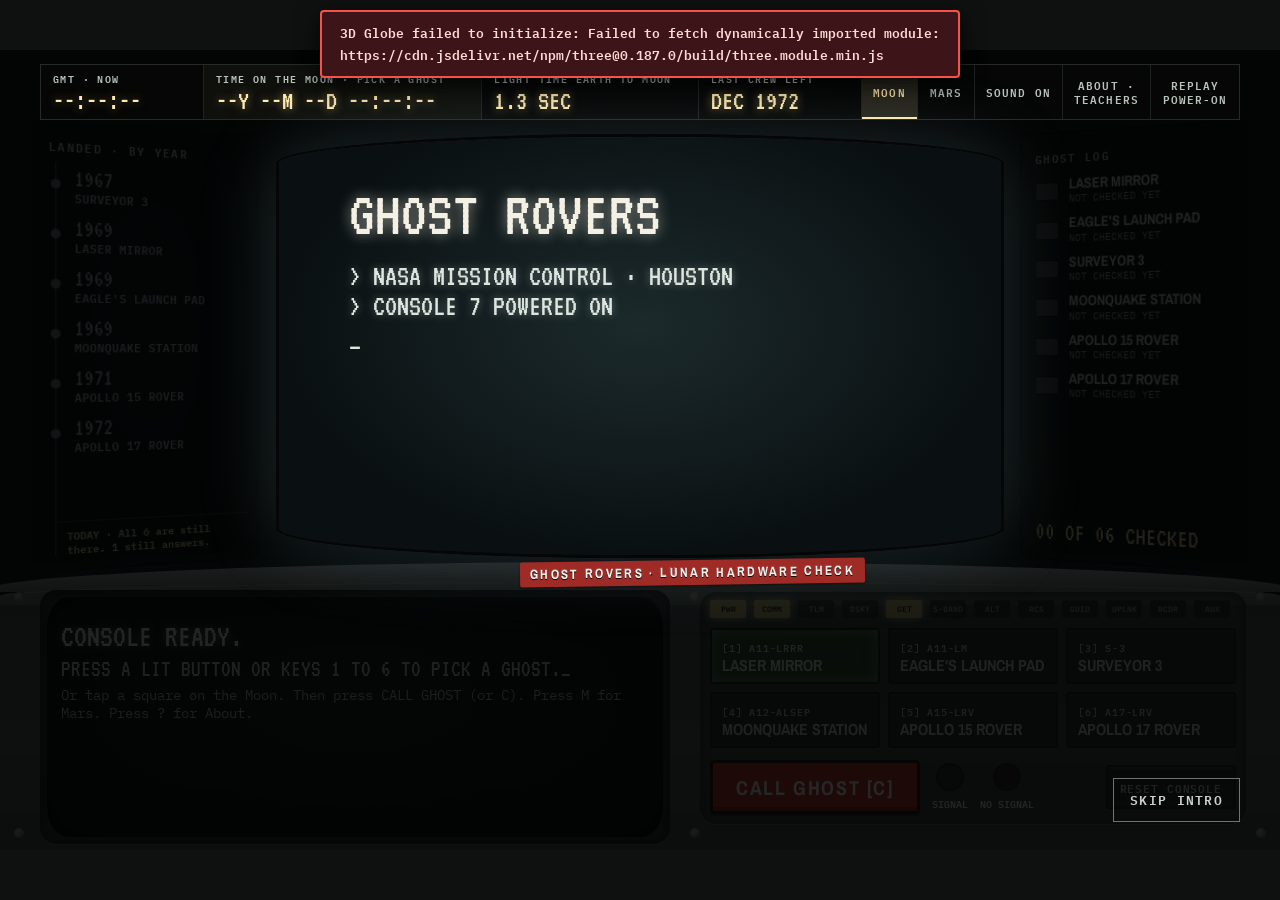
==== index.html @ c18bbed1 "feat(i18n): translate the last static labels, announce lang MONITOR READY/HINT, PICK A GHOST FIRST, " ====
<!doctype html>
<!-- SI-assisted code (Claude, Antigravity), reviewed by La Shara Cordero. See AI_DISCLOSURE.md. -->
<html lang="en">
<head>
  <meta charset="utf-8">
  <meta name="viewport" content="width=device-width, initial-scale=1.0">
  <title>Ghost Rovers: Mission Control 1969</title>
  <meta name="description" content="Call the 12 machines left on the Moon and Mars. Only 1 still answers. A 1969 Mission Control console for kids 8 to 12, built from NASA data.">
  <link rel="canonical" href="https://earlgreyhot1701d.github.io/ghost-rovers/">
  <meta name="theme-color" content="#0B0E0D">
  <link rel="icon" href="assets/meta/favicon.svg" type="image/svg+xml">
  <link rel="icon" href="assets/meta/favicon-32.png" sizes="32x32" type="image/png">
  <link rel="apple-touch-icon" href="assets/meta/apple-touch-icon.png">
  <meta property="og:type" content="website">
  <meta property="og:site_name" content="Ghost Rovers">
  <meta property="og:title" content="Ghost Rovers: Lunar Hardware Check">
  <meta property="og:description" content="Call the 12 machines left on the Moon and Mars. Only 1 still answers. A 1969 Mission Control console for kids 8 to 12, built from NASA data.">
  <meta property="og:url" content="https://earlgreyhot1701d.github.io/ghost-rovers/">
  <meta property="og:image" content="https://earlgreyhot1701d.github.io/ghost-rovers/assets/meta/og-image.png">
  <meta property="og:image:width" content="1200">
  <meta property="og:image:height" content="630">
  <meta property="og:image:alt" content="Ghost Rovers Mission Control console with the Moon, 4 landing sites, and the words: 12 machines on the Moon and Mars, 1 still answers.">
  <meta name="twitter:card" content="summary_large_image">
  <meta name="twitter:title" content="Ghost Rovers: Lunar Hardware Check">
  <meta name="twitter:description" content="12 machines on the Moon and Mars. Only 1 still answers.">
  <meta name="twitter:image" content="https://earlgreyhot1701d.github.io/ghost-rovers/assets/meta/og-image.png">
  <link rel="preconnect" href="https://fonts.googleapis.com">
  <link rel="preconnect" href="https://fonts.gstatic.com" crossorigin>
  <link href="https://fonts.googleapis.com/css2?family=IBM+Plex+Mono:wght@400;600&family=Archivo+Narrow:wght@500;700&family=VT323&family=Special+Elite&display=swap" rel="stylesheet">
  <link rel="stylesheet" href="styles/tokens.css">
  <link rel="stylesheet" href="styles/base.css">
  <link rel="stylesheet" href="styles/screen.css">
  <link rel="stylesheet" href="styles/plot.css">
  <link rel="stylesheet" href="styles/console.css">
  <link rel="stylesheet" href="styles/modals.css">
  <link rel="stylesheet" href="styles/tablet-landscape.css">
  <link rel="stylesheet" href="styles/tablet-portrait.css">
  <link rel="stylesheet" href="styles/phone.css">
  <link rel="stylesheet" href="styles/phone-compact.css">
  <link rel="stylesheet" href="styles/still-answering.css">
  <link rel="stylesheet" href="styles/rotate-hint.css">
</head>
<body>
  <div id="error-banner" class="error-banner" role="alert" hidden></div>

  <!-- Shown only on phones held sideways: the console is a portrait layout. -->
  <div id="rotate-hint" class="rotate-hint">
    <p class="rotate-hint-title">TURN YOUR PHONE UPRIGHT</p>
    <p class="rotate-hint-text">Mission Control is built tall. Rotate the phone to keep playing.</p>
  </div>

  <main id="room" class="room">
    <h1 id="page-h1" class="sr-only">Ghost Rovers: Lunar Hardware Check</h1>
    <div aria-hidden="true" class="room-glow"></div>

    <!-- Top Mission Clocks Strip -->
    <section aria-label="Mission clocks" class="clock-strip">
      <div class="clock-cell">
        <span class="clock-label">GMT · NOW</span>
        <span id="gmt-val" class="clock-val">--:--:--</span>
      </div>
      <div class="clock-cell clock-cell--moon">
        <span id="moon-clock-label" class="clock-label">TIME ON THE MOON · PICK A GHOST</span>
        <span id="moon-clock-val" class="clock-val">--Y --M --D --:--:--</span>
      </div>
      <div class="clock-cell">
        <span id="light-time-label" class="clock-label">LIGHT TIME EARTH TO MOON</span>
        <span id="light-time-val" class="clock-val">1.3 SEC</span>
      </div>
      <div class="clock-cell">
        <span id="last-crew-label" class="clock-label">LAST CREW LEFT</span>
        <span id="last-crew-val" class="clock-val">DEC 1972</span>
      </div>
      <div role="group" aria-label="Select world" class="world-toggle">
        <button id="world-moon-btn" type="button" class="clock-btn world-btn" aria-pressed="true" aria-keyshortcuts="M">MOON</button>
        <button id="world-mars-btn" type="button" class="clock-btn world-btn" aria-pressed="false" aria-keyshortcuts="M">MARS</button>
      </div>
      <button id="mute-btn" type="button" class="clock-btn clock-btn--mute" aria-pressed="false">SOUND ON</button>
      <button id="about-btn" type="button" class="clock-btn clock-btn--about" aria-label="About Ghost Rovers and teacher resources" aria-keyshortcuts="?">ABOUT · TEACHERS</button>
      <button id="replay-btn" type="button" class="clock-btn clock-btn--replay"></button>
    </section>

    <!-- Left Angled Screen: LANDED BY YEAR -->
    <section aria-label="Side screen: when each machine landed" class="side-screen-left">
      <p class="side-heading">LANDED · BY YEAR</p>
      <ol id="timeline-list" class="timeline-list"></ol>
    </section>

    <!-- Center Curved Wall Screen -->
    <section aria-label="Main wall screen: the Moon and its landing sites" class="main-screen">
      <!-- Boot Sequence Panel -->
      <div id="boot-panel" class="boot-panel crt-on">
        <p class="boot-title">GHOST ROVERS</p>
        <div id="boot-lines-wrap" aria-live="polite" class="boot-lines">
          <div id="boot-lines"></div>
          <span id="boot-cursor" class="boot-cursor blink">_</span>
        </div>
        <button id="begin-btn" type="button" class="boot-begin-btn" hidden>BEGIN GHOST CHECK</button>
      </div>

      <!-- Main Screen View (Moon Globe, Photo Takeover, Laser Show, Hardware Plot, Mission Complete) -->
      <div id="main-content" class="main-content" hidden>
        <!-- Photo Takeover View (Desktop & Tablet when ghost has photo) -->
        <div id="takeover-photo-wrap" class="takeover-photo-wrap" hidden>
          <button id="takeover-photo-btn" type="button" class="takeover-photo-btn" aria-label="View larger photo">
            <img id="takeover-photo-img" class="takeover-photo-img" src="" alt="">
          </button>
          <span id="takeover-photo-badge" class="takeover-photo-badge"></span>
          <button id="back-to-moon-btn" type="button" class="back-to-moon-btn" aria-label="Return to full Moon globe">BACK TO MOON</button>
        </div>

        <!-- 3D Moon Globe Viewport -->
        <div id="moon-viewport" class="moon-viewport">
          <div id="moon-canvas-wrap" class="moon-canvas-wrap" role="img" aria-label="3D Moon globe showing near-side landing sites, drag to spin"></div>
          <div id="ping-layer" class="ping-layer" aria-hidden="true" hidden>
            <div id="ping-1" class="ping-ring ping"></div>
            <div id="ping-2" class="ping-ring ping ping-ring--2"></div>
            <div id="ping-3" class="ping-ring ping ping-ring--3"></div>
          </div>
          <div id="pins-layer" class="pins-layer"></div>
          <span id="corner-site-dot" class="corner-site-dot" aria-hidden="true" hidden></span>
          <button id="corner-map-btn" type="button" class="corner-map-btn" aria-label="Back to the full Moon" hidden></button>
          <div id="drag-hint" class="drag-hint" aria-hidden="true">DRAG TO SPIN</div>
          <button id="face-earth-btn" type="button" class="face-earth-btn" aria-label="Rotate Moon globe back to face Earth">FACE EARTH</button>
        </div>

        <!-- Laser Show Overlay (Laser Mirror) -->
        <div id="laser-layer" class="laser-layer" aria-hidden="true" hidden>
          <svg id="laser-svg" class="laser-svg" viewBox="0 0 728 424" preserveAspectRatio="none">
            <line id="laser-beam-glow" class="laser-beam-glow" x1="0" y1="0" x2="0" y2="0"></line>
            <line id="laser-beam-line" class="laser-beam-line" x1="0" y1="0" x2="0" y2="0"></line>
            <circle id="laser-pulse-dot" class="laser-pulse-dot" cx="0" cy="0" r="4"></circle>
          </svg>
          <div id="laser-earth-node" class="laser-earth-node">
            <span class="laser-earth-dot"></span>
            <span class="laser-earth-label">EARTH</span>
          </div>
        </div>

        <!-- Right Half of Main Screen: Hardware Plot -->
        <div id="hardware-plot" class="hardware-plot">
          <p id="plot-kicker" class="plot-kicker">LUNAR SURFACE · HARDWARE PLOT</p>

          <!-- Idle 4 SITES · 6 MACHINES legend -->
          <div id="plot-legend-wrap" class="plot-legend-wrap">
            <p id="plot-heading" class="plot-heading">4 SITES · 6 MACHINES</p>
            <div id="site-legend-list"></div>
          </div>

          <!-- Selected Ghost Plot -->
          <div id="plot-selected-wrap" class="plot-selected-wrap" hidden>
            <p id="plot-ghost-name" class="plot-ghost-name"></p>
            <p id="plot-ghost-meta" class="plot-ghost-meta" hidden></p>
            <div id="plot-takeover-stats" class="plot-takeover-stats" hidden>
              <div aria-hidden="true" class="plot-takeover-visual">
                <span id="plot-takeover-label" class="plot-takeover-label">ON THE MOON FOR</span>
                <span id="plot-takeover-ymd" class="plot-takeover-ymd">-- YRS · -- MOS · -- DAYS</span>
                <span id="plot-takeover-hms" class="plot-takeover-hms">-- HRS · -- MIN · -- SEC</span>
                <span id="plot-takeover-status" class="plot-takeover-status"></span>
              </div>
              <span id="plot-takeover-sr" class="sr-only"></span>
            </div>
            <figure id="plot-photo-fig" class="plot-photo-fig" hidden>
              <button id="plot-photo-btn" type="button" class="plot-photo-btn" aria-label="View larger photo">
                <img id="plot-photo-img" class="plot-photo-img" src="" alt="">
              </button>
              <figcaption id="plot-photo-cap" class="plot-photo-cap"></figcaption>
            </figure>
            <div id="plot-photo-placeholder" class="plot-photo-placeholder" hidden></div>
          </div>

          <!-- Status Box (always visible on main screen: idle explainer, calling, laser timer, or call result) -->
          <div id="plot-signal-box" class="plot-signal-box">
            <span id="plot-signal-text" aria-hidden="true">Pick a machine. Press CALL GHOST. See who answers.</span>
          </div>
        </div>

        <!-- Polite Live Region for Screen Readers (announces call status & final results without announcing every 50ms laser tick) -->
        <div id="sr-status-live" class="sr-only" aria-live="polite" aria-atomic="true"></div>

        <!-- Mission Complete Panel (6 of 6 Checked) -->
        <div id="mission-complete-panel" class="mission-complete-panel" role="dialog" aria-modal="true" tabindex="-1" aria-labelledby="mission-complete-title" hidden>
          <div class="mission-complete-card">
            <div class="mission-complete-top">
              <p id="mission-complete-title" class="mission-complete-title">GHOST CHECK COMPLETE. You checked every machine NASA left on the Moon.</p>
              <button id="close-complete-btn" type="button" class="mission-complete-close" aria-label="Close mission complete panel">CLOSE</button>
            </div>
            <canvas id="badge-canvas" class="badge-canvas" width="440" height="200" role="img" aria-label="Junior Flight Controller Ghost Rovers badge"></canvas>
            <div class="mission-complete-actions">
              <button id="save-badge-btn" type="button" class="save-badge-btn" data-i18n="saveBadge">SAVE BADGE</button>
            </div>
            <div class="mission-complete-study">
              <div class="mission-complete-study-row">
                <span class="mission-complete-study-label" data-i18n="keepExploring">KEEP EXPLORING:</span>
                <a id="study-quiz-link" href="https://notebook.google.com/notebook/c43a9882-26f7-4223-a46c-3f5c332dd378/artifact/16590fae-9e4f-4a0a-ba03-4c358ff32eb4" target="_blank" rel="noopener noreferrer" class="study-tool-btn">
                  <span>QUIZ</span><span aria-hidden="true"> ↗</span><span class="sr-only"> (opens in a new tab)</span>
                </a>
                <a id="study-flashcards-link" href="https://notebook.google.com/notebook/c43a9882-26f7-4223-a46c-3f5c332dd378/artifact/4f152dbc-f384-42c2-9dde-87a6737de1c1" target="_blank" rel="noopener noreferrer" class="study-tool-btn">
                  <span>FLASHCARDS</span><span aria-hidden="true"> ↗</span><span class="sr-only"> (opens in a new tab)</span>
                </a>
                <a id="study-mindmap-link" href="https://notebook.google.com/notebook/c43a9882-26f7-4223-a46c-3f5c332dd378/artifact/84801d62-dea7-4568-b396-a85e777e915d" target="_blank" rel="noopener noreferrer" class="study-tool-btn">
                  <span>MIND MAP</span><span aria-hidden="true"> ↗</span><span class="sr-only"> (opens in a new tab)</span>
                </a>
              </div>
              <p class="mission-complete-study-note" data-i18n="missionNote">Made with AI study tools from NASA sources.</p>
            </div>
            <div id="still-answering" class="still-answering" hidden></div>
          </div>
        </div>
      </div>

      <div aria-hidden="true" class="screen-vignette"></div>
      <div aria-hidden="true" class="screen-grid"></div>
    </section>

    <!-- Right Angled Screen: GHOST LOG -->
    <section aria-label="Status lights" class="side-screen-right">
      <p class="side-heading side-heading--log">GHOST LOG</p>
      <ul id="log-list" class="log-list"></ul>
      <p id="log-count" class="log-count">00 OF 06 CHECKED</p>
    </section>

    <!-- Compact Summary Strip (Tablet Portrait 820px & Phone 390px) -->
    <div aria-label="Mission status summary" class="compact-summary-strip">
      <div class="compact-summary-cell">
        <span id="compact-log-text">GHOST LOG · 00 OF 06 CHECKED</span>
      </div>
      <div class="compact-summary-cell compact-summary-cell--landed">
        <span id="compact-landed-text">LANDED 1967 · 1969 · 1971 · 1972</span>
      </div>
      <button id="compact-open-file-btn" type="button" class="compact-open-file-btn" data-i18n="openFile" hidden>OPEN FILE</button>
    </div>

    <!-- Curved Metallic Console Lip & Desk -->
    <div aria-hidden="true" class="console-lip"></div>
    <div class="console-desk">
      <span aria-hidden="true" class="rivet rivet--1"></span>
      <span aria-hidden="true" class="rivet rivet--2"></span>
      <span aria-hidden="true" class="rivet rivet--3"></span>
      <span aria-hidden="true" class="rivet rivet--4"></span>
      <span aria-hidden="true" class="rivet rivet--5"></span>
      <span aria-hidden="true" class="rivet rivet--6"></span>

      <div class="dymo-wrap">
        <span id="dymo-tape" class="dymo-tape">Ghost Rovers · Lunar hardware check</span>
      </div>

      <!-- Left Console CRT Monitor -->
      <div class="console-monitor-bezel">
        <article aria-label="Console monitor" class="console-monitor">
          <div id="monitor-idle" class="monitor-idle">
            <p class="monitor-ready-title" data-i18n="monitorReady">CONSOLE READY.</p>
            <p class="monitor-ready-sub"><span data-i18n="monitorHint">PRESS A LIT BUTTON OR KEYS 1 TO 6 TO PICK A GHOST.</span><span class="blink">_</span></p>
            <p id="monitor-ready-hint" class="monitor-ready-hint">Or tap a square on the Moon. Then press CALL GHOST (or C). Press M for Mars. Press ? for About.</p>
            <p id="monitor-warn" aria-live="polite" class="monitor-warn" data-i18n="pickFirst" hidden>&gt; PICK A GHOST FIRST, THEN CALL.</p>
          </div>

          <div id="monitor-file" class="monitor-file" hidden>
            <div class="monitor-file-scroll">
              <p id="file-header" class="file-header"></p>
              <p class="file-mission"><span class="file-mission-label">MISSION: </span><span id="file-job"></span></p>
              <p id="file-body" class="file-body"></p>
              <div id="file-answer-box" class="file-answer-box" hidden>
                <div class="file-answer-content">
                  <span class="file-answer-label" data-i18n="answerLabel">ANSWER: </span>
                  <span id="file-answer-text" class="file-answer-text"></span>
                </div>
                <button id="file-answer-clear" type="button" class="file-answer-clear" aria-label="Clear answer">×</button>
              </div>
              <div class="file-actions">
                <span class="ask-label" data-i18n="askLabel">ASK:</span>
                <button id="q-btn-0" type="button" class="q-btn" aria-expanded="false"></button>
                <button id="q-btn-1" type="button" class="q-btn" aria-expanded="false"></button>
                <button id="q-btn-2" type="button" class="q-btn" aria-expanded="false"></button>
                <button id="read-btn" type="button" class="read-btn" aria-pressed="false">READ TO ME</button>
              </div>
            </div>
            <div class="file-links-pinned">
              <a id="nasa-link" href="https://nssdc.gsfc.nasa.gov/" target="_blank" rel="noopener noreferrer" class="nasa-link">
                <span>NASA RECORD</span><span aria-hidden="true"> ↗</span><span class="sr-only"> (opens in a new tab)</span>
              </a>
              <a id="notebook-link" href="https://notebook.google.com/notebook/c43a9882-26f7-4223-a46c-3f5c332dd378" target="_blank" rel="noopener noreferrer" class="nasa-link">
                <span>STUDY NOTEBOOK</span><span aria-hidden="true"> ↗</span><span class="sr-only"> (opens in a new tab)</span>
              </a>
              <a id="podcast-link" href="https://notebooklm.link.google/6jQu39y3UHio" target="_blank" rel="noopener noreferrer" class="nasa-link">
                <span>PODCAST (AI VOICES)</span><span aria-hidden="true"> ↗</span><span class="sr-only"> (opens in a new tab)</span>
              </a>
            </div>
          </div>
        </article>
      </div>

      <!-- Right Console Switch Bank -->
      <nav aria-label="Console: pick a ghost" class="console-panel">
        <div aria-hidden="true" class="indicator-strip">
          <span class="ind-lamp ind-lamp--on">PWR</span>
          <span class="ind-lamp ind-lamp--on">COMM</span>
          <span class="ind-lamp">TLM</span>
          <span class="ind-lamp">DSKY</span>
          <span class="ind-lamp ind-lamp--on">GET</span>
          <span class="ind-lamp">S-BAND</span>
          <span class="ind-lamp">ALT</span>
          <span class="ind-lamp">RCS</span>
          <span class="ind-lamp">GUID</span>
          <span class="ind-lamp">UPLNK</span>
          <span class="ind-lamp">RCDR</span>
          <span class="ind-lamp">AUX</span>
        </div>

        <div id="ghost-btn-grid" class="ghost-btn-grid"></div>

        <div class="call-row">
          <button id="call-btn" type="button" class="call-btn" aria-keyshortcuts="C">CALL GHOST [C]</button>
          <span class="lamp-group">
            <span id="signal-lamp" aria-hidden="true" class="round-lamp"></span>
            <span class="lamp-caption">SIGNAL</span>
          </span>
          <span class="lamp-group">
            <span id="nosignal-lamp" aria-hidden="true" class="round-lamp"></span>
            <span class="lamp-caption">NO SIGNAL</span>
          </span>
          <button id="reset-btn" type="button" class="reset-btn">RESET CONSOLE</button>
        </div>
      </nav>
    </div>

    <!-- Phone Bottom Sheet for Ghost File -->
    <section id="phone-sheet" aria-label="Ghost file details" class="phone-sheet" hidden>
      <div aria-hidden="true" class="phone-sheet-handle"></div>
      <button id="phone-sheet-close" type="button" class="phone-sheet-close" aria-label="Close ghost file" data-i18n="close">CLOSE</button>

      <div class="phone-sheet-top">
        <button id="phone-sheet-photo-btn" type="button" class="phone-sheet-photo-btn" aria-label="View larger photo" hidden>
          <img id="phone-sheet-photo" class="phone-sheet-photo" src="" alt="">
        </button>
        <div id="phone-sheet-placeholder" class="phone-sheet-placeholder" hidden></div>
        <div class="phone-sheet-title-col">
          <p id="phone-sheet-name" class="phone-sheet-name"></p>
          <p id="phone-sheet-photoid" class="phone-sheet-photoid"></p>
        </div>
      </div>

      <div class="phone-sheet-crt-bezel">
        <article class="phone-sheet-crt">
          <p id="phone-file-header" class="file-header"></p>
          <p class="file-mission"><span class="file-mission-label">MISSION: </span><span id="phone-file-job"></span></p>
          <p id="phone-file-body" class="file-body"></p>
          <div id="phone-file-answer-box" class="file-answer-box" hidden>
            <div class="file-answer-content">
              <span class="file-answer-label" data-i18n="answerLabel">ANSWER: </span>
              <span id="phone-file-answer-text" class="file-answer-text"></span>
            </div>
            <button id="phone-file-answer-clear" type="button" class="file-answer-clear" aria-label="Clear answer">×</button>
          </div>
          <div class="file-actions">
            <span class="ask-label" data-i18n="askLabel">ASK:</span>
            <button id="phone-q-btn-0" type="button" class="q-btn" aria-expanded="false"></button>
            <button id="phone-q-btn-1" type="button" class="q-btn" aria-expanded="false"></button>
            <button id="phone-q-btn-2" type="button" class="q-btn" aria-expanded="false"></button>
            <button id="phone-read-btn" type="button" class="read-btn" aria-pressed="false">READ TO ME</button>
            <a id="phone-nasa-link" href="https://nssdc.gsfc.nasa.gov/" target="_blank" rel="noopener noreferrer" class="nasa-link">
              <span>NASA RECORD</span><span aria-hidden="true"> ↗</span><span class="sr-only"> (opens in a new tab)</span>
            </a>
            <a id="phone-notebook-link" href="https://notebook.google.com/notebook/c43a9882-26f7-4223-a46c-3f5c332dd378" target="_blank" rel="noopener noreferrer" class="nasa-link">
              <span>GO DEEPER: STUDY NOTEBOOK</span><span aria-hidden="true"> ↗</span><span class="sr-only"> (opens in a new tab)</span>
            </a>
            <a id="phone-podcast-link" href="https://notebooklm.link.google/6jQu39y3UHio" target="_blank" rel="noopener noreferrer" class="nasa-link">
              <span>LISTEN: MOON PODCAST (AI VOICES)</span><span aria-hidden="true"> ↗</span><span class="sr-only"> (opens in a new tab)</span>
            </a>
          </div>
        </article>
      </div>

      <div id="phone-sheet-signal-box" class="phone-sheet-signal-box">
        <span id="phone-sheet-signal-text" aria-hidden="true">Pick a machine. Press CALL GHOST. See who answers.</span>
      </div>

      <div class="phone-sheet-call-row">
        <button id="phone-call-btn" type="button" class="call-btn" aria-keyshortcuts="C">CALL GHOST [C]</button>
        <span class="lamp-group">
          <span id="phone-signal-lamp" aria-hidden="true" class="round-lamp"></span>
          <span class="lamp-caption">SIGNAL</span>
        </span>
        <span class="lamp-group">
          <span id="phone-nosignal-lamp" aria-hidden="true" class="round-lamp"></span>
          <span class="lamp-caption">NO SIGNAL</span>
        </span>
        <button id="phone-reset-btn" type="button" class="reset-btn">RESET CONSOLE</button>
      </div>
    </section>

    <!-- 1969 Slide Viewer Modal -->
    <div id="photo-modal" class="photo-modal" role="dialog" aria-modal="true" aria-labelledby="photo-modal-caption" hidden>
      <div id="photo-modal-backdrop" class="photo-modal-backdrop"></div>
      <div class="photo-modal-frame">
        <div class="photo-modal-topbar">
          <span id="photo-modal-caption" class="photo-modal-caption"></span>
          <button id="photo-modal-close" type="button" class="photo-modal-close" aria-label="Close photo viewer">CLOSE</button>
        </div>
        <div class="photo-modal-stage">
          <img id="photo-modal-img" class="photo-modal-img" src="" alt="">
        </div>
      </div>
    </div>

    <!-- ABOUT Ghost Rovers Console Dialog -->
    <div id="about-modal" class="about-modal" role="dialog" aria-modal="true" aria-labelledby="about-modal-title" hidden>
      <div id="about-modal-backdrop" class="about-modal-backdrop"></div>
      <div class="about-modal-card">
        <div class="about-modal-topbar">
          <h2 id="about-modal-title" class="about-modal-title" data-i18n="aboutTitle">ABOUT GHOST ROVERS</h2>
          <button id="about-modal-close" type="button" class="about-modal-close" aria-label="Close About dialog">CLOSE</button>
        </div>
        <div class="about-modal-body">
          <div class="about-teachers-box">
            <p class="about-teachers-p"><strong class="about-teachers-label">FOR TEACHERS:</strong> Free, no login, no data collected. Pair it with the study notebook’s quiz, flashcards, and podcast.</p>
            <a href="https://notebook.google.com/notebook/c43a9882-26f7-4223-a46c-3f5c332dd378" target="_blank" rel="noopener noreferrer" class="about-link-btn">
              <span>STUDY NOTEBOOK</span><span aria-hidden="true"> ↗</span><span class="sr-only"> (opens in a new tab)</span>
            </a>
          </div>
          <p class="about-modal-p" data-i18n="aboutFacts">Every fact is checked against NASA’s records (NSSDCA). Photos and the Moon and Mars maps are NASA’s.</p>
          <p class="about-modal-p" data-i18n="aboutAuthor">Made by La Shara Cordero, team Clew Labs, for the NASA Space Apps Challenge 2026.</p>
          <p class="about-modal-tagline" data-i18n="aboutTagline">AI assisted. Human approved.</p>
          <div class="about-modal-links">
            <a href="https://github.com/earlgreyhot1701D/ghost-rovers/blob/main/docs/FACT_CHECK.md" target="_blank" rel="noopener noreferrer" class="about-link-btn">
              <span>FACT CHECK</span><span aria-hidden="true"> ↗</span><span class="sr-only"> (opens in a new tab)</span>
            </a>
            <a href="https://github.com/earlgreyhot1701D/ghost-rovers/blob/main/AI_DISCLOSURE.md" target="_blank" rel="noopener noreferrer" class="about-link-btn">
              <span>AI DISCLOSURE</span><span aria-hidden="true"> ↗</span><span class="sr-only"> (opens in a new tab)</span>
            </a>
            <a href="https://github.com/earlgreyhot1701D/ghost-rovers" target="_blank" rel="noopener noreferrer" class="about-link-btn">
              <span>CODE</span><span aria-hidden="true"> ↗</span><span class="sr-only"> (opens in a new tab)</span>
            </a>
            <div class="about-lang">
              <label class="about-lang-label" for="lang-select">LANGUAGE / ЯЗЫК</label>
              <select id="lang-select" class="about-lang-select">
                <option value="en">ENGLISH</option>
                <option value="ru">РУССКИЙ</option>
              </select>
            </div>
          </div>
        </div>
      </div>
    </div>

    <!-- Boot Room Dimmer & Skip Intro -->
    <div id="boot-dimmer" aria-hidden="true" class="boot-dimmer"></div>
    <button id="skip-intro-btn" type="button" class="skip-intro-btn">SKIP INTRO</button>
  </main>

  <script type="module" src="js/main.js"></script>
  <script type="module" src="js/still-answering.js"></script>
</body>
</html>
---- styles/tokens.css ----
/* styles/tokens.css: Design tokens from design/mission-control-prototype.dc.html */
/* SI-assisted code (Claude, Antigravity), reviewed by La Shara Cordero. See AI_DISCLOSURE.md. */

:root {
  --bg-room: #0E1110;
  --bg-clock: #050605;
  --border-clock: #262B28;
  --border-clock-cell: #1E2220;

  --text-primary: #E8F0EA;
  --text-crt: #EDF3EE;
  --text-clock-label: #B9C4BD;
  --text-clock-val: #FFE9B0;
  --text-screen-cyan: #C9DDE0;
  --text-screen-bright: #E6F2F4;
  --text-log-head: #C9D3CC;
  --text-muted-cyan: #8FA5A9;

  --accent-signal: #7BE495;
  --accent-signal-text: #9BEFB0;
  --accent-nosignal: #E8735C;
  --accent-nosignal-text: #F2A08F;
  --accent-call-red: #C8382D;
  --accent-dymo-red: #9E2B25;
  --accent-focus: #FFE27A;

  --btn-lit-bg: #F6F2E2;
  --btn-lit-fg: #151816;
  --btn-green-bg: #2F4A36;
  --btn-green-fg: #D7F5DE;
  --btn-dark-bg: #2C312E;
  --btn-dark-fg: #D5DDD7;

  --lamp-off: #3A403C;
  --lamp-round-off: #2B302D;

  --font-sans: 'Archivo Narrow', 'Arial Narrow', sans-serif;
  --font-mono: 'IBM Plex Mono', monospace;
  --font-vt: 'VT323', monospace;
}

@keyframes crtOn {
  0% {
    transform: scaleX(0.02) scaleY(0.006);
    filter: brightness(5);
  }
  45% {
    transform: scaleX(1) scaleY(0.006);
    filter: brightness(3);
  }
  100% {
    transform: scale(1);
    filter: brightness(1);
  }
}

@keyframes ping {
  0% {
    transform: scale(0.4);
    opacity: 0.95;
  }
  100% {
    transform: scale(2.6);
    opacity: 0;
  }
}

@keyframes blink {
  50% {
    opacity: 0.2;
  }
}

.crt-on {
  animation: crtOn 0.7s cubic-bezier(0.22, 1, 0.36, 1) both;
}

.ping {
  animation: ping 1.6s ease-out infinite;
}

.blink {
  animation: blink 0.8s steps(1) infinite;
}

button:focus-visible,
a:focus-visible {
  outline: 3px solid var(--accent-focus);
  outline-offset: 3px;
}

@media (prefers-reduced-motion: reduce) {
  .crt-on,
  .ping,
  .blink {
    animation: none !important;
  }
}
---- styles/base.css ----
/* styles/base.css: Base resets, accessibility utilities, room frame, mission clocks strip, and left timeline screen */
/* SI-assisted code (Claude, Antigravity), reviewed by La Shara Cordero. See AI_DISCLOSURE.md. */

*,
*::before,
*::after {
  box-sizing: border-box;
}

html,
body {
  margin: 0;
  padding: 0;
  width: 100vw;
  height: 100dvh;
  overflow: hidden;
  background: var(--bg-room);
  color: var(--text-primary);
  font-family: var(--font-sans);
  -webkit-font-smoothing: antialiased;
  display: flex;
  align-items: center;
  justify-content: center;
}

a {
  color: var(--text-crt);
}

a:hover {
  color: #FFFFFF;
}

[hidden] {
  display: none !important;
}

.sr-only {
  position: absolute;
  width: 1px;
  height: 1px;
  padding: 0;
  margin: -1px;
  overflow: hidden;
  clip: rect(0, 0, 0, 0);
  white-space: nowrap;
  border: 0;
}

/* Error Banner */
.error-banner {
  position: fixed;
  top: 10px;
  left: 50%;
  transform: translateX(-50%);
  z-index: 100;
  background: #3D1418;
  border: 2px solid #F85149;
  color: #FFDCD7;
  font: 600 13px var(--font-mono);
  padding: 10px 18px;
  border-radius: 4px;
  box-shadow: 0 8px 24px rgba(0, 0, 0, 0.7);
}

/* ==========================================================================
   DEFAULT DESKTOP LAYOUT (1280 x 800, prototype exact values)
   ========================================================================== */

.room {
  width: 1280px;
  height: 800px;
  position: fixed;
  left: 50%;
  top: 50%;
  overflow: hidden;
  background: #0E1110;
  color: #E8F0EA;
  font-family: var(--font-sans);
  transform-origin: center center;
}

.room-glow {
  position: absolute;
  left: 0;
  right: 0;
  top: 0;
  height: 520px;
  background: radial-gradient(ellipse 60% 75% at 50% 55%, #1C2628 0%, #0E1110 72%);
  pointer-events: none;
}

/* Mission Clocks Strip */
.clock-strip {
  z-index: 5;
  position: absolute;
  left: 40px;
  right: 40px;
  top: 14px;
  height: 56px;
  background: #050605;
  border: 1px solid #262B28;
  display: flex;
  align-items: stretch;
}

.clock-cell {
  flex: 0.9;
  display: flex;
  flex-direction: column;
  justify-content: center;
  padding: 0 12px;
  border-right: 1px solid #1E2220;
  min-width: 0;
}

.clock-cell:nth-child(3) {
  flex: 1.25;
}

.clock-cell--moon {
  flex: 1.65;
  background: rgba(255, 233, 176, 0.04);
}

.clock-label {
  font: 600 10px var(--font-mono);
  letter-spacing: 0.14em;
  color: #B9C4BD;
  white-space: nowrap;
  overflow: hidden;
  text-overflow: ellipsis;
}

.clock-val {
  font: 400 28px var(--font-vt);
  line-height: 1;
  color: #FFE9B0;
  text-shadow: 0 0 10px rgba(255, 220, 140, 0.55);
  font-variant-numeric: tabular-nums;
  white-space: nowrap;
}

.clock-btn {
  min-width: 88px;
  min-height: 44px;
  background: transparent;
  border: 0;
  border-right: 1px solid #1E2220;
  color: #B9C4BD;
  font: 600 11px var(--font-mono);
  letter-spacing: 0.1em;
  cursor: pointer;
  padding: 0 8px;
  text-align: center;
  line-height: 1.25;
}

.clock-btn:hover {
  background: rgba(255, 233, 176, 0.08);
  color: #FFFFFF;
}

.clock-btn--about,
.clock-btn--replay {
  white-space: pre-line;
}

.clock-btn--replay {
  border-right: 0;
}

.world-toggle {
  display: flex;
  align-items: stretch;
  border-right: 1px solid #1E2220;
}

.world-btn {
  min-width: 56px;
  min-height: 44px;
  padding: 0 8px;
  border-right: 1px solid #1E2220;
}

.world-btn:last-child {
  border-right: 0;
}

.world-btn[aria-pressed="true"] {
  background: rgba(255, 233, 176, 0.14);
  color: #FFE9B0;
  box-shadow: inset 0 -2px 0 #FFE9B0;
}

/* Left Angled Screen: LANDED BY YEAR */
.side-screen-left {
  position: absolute;
  left: 40px;
  top: 84px;
  transform: perspective(900px) rotateY(16deg);
  transform-origin: right center;
  border-radius: 6px;
  width: 220px;
  height: 424px;
  background: radial-gradient(ellipse at 50% 45%, #10191B 0%, #070A0A 80%);
  border: 2px solid #050605;
  padding: 12px 12px;
  opacity: 0.92;
  display: flex;
  flex-direction: column;
}

.side-heading {
  margin: 0 0 6px;
  font: 600 11px var(--font-mono);
  letter-spacing: 0.12em;
  color: #C9DDE0;
}

.timeline-list {
  margin: 0 0 0 6px;
  padding: 0;
  list-style: none;
  display: flex;
  flex-direction: column;
  gap: 3px;
  border-left: 1px solid rgba(201, 221, 224, 0.35);
  flex: 1;
}

.timeline-item {
  position: relative;
  padding-left: 10px;
}

.timeline-dot {
  position: absolute;
  left: -5px;
  top: 16px;
  width: 9px;
  height: 9px;
  border-radius: 50%;
}

.timeline-btn {
  width: 100%;
  min-height: 44px;
  padding: 3px 6px;
  background: transparent;
  border: 1px solid transparent;
  border-radius: 3px;
  text-align: left;
  cursor: pointer;
  display: flex;
  flex-direction: column;
  justify-content: center;
  color: inherit;
}

.timeline-btn:hover {
  background: rgba(201, 221, 224, 0.08);
  border-color: rgba(201, 221, 224, 0.25);
}

.timeline-btn--selected {
  background: rgba(246, 242, 226, 0.12);
  border-color: rgba(246, 242, 226, 0.55);
}

.timeline-year {
  display: block;
  font: 400 22px var(--font-vt);
  line-height: 1;
}

.timeline-label {
  display: block;
  font: 600 11px var(--font-mono);
  line-height: 1.2;
}

.timeline-today {
  margin-top: auto;
  padding: 6px 4px 0 10px;
  border-top: 1px solid rgba(201, 221, 224, 0.22);
  font: 600 10px var(--font-mono);
  line-height: 1.3;
  color: #FFE9B0;
}
---- styles/screen.css ----
/* styles/screen.css: Center curved main wall screen, boot screen, photo takeover, 3D globe viewport, pins, and laser show */
/* SI-assisted code (Claude, Antigravity), reviewed by La Shara Cordero. See AI_DISCLOSURE.md. */
/* Center Curved Main Wall Screen */
.main-screen {
  z-index: 5;
  position: absolute;
  left: 276px;
  top: 84px;
  width: 728px;
  height: 424px;
  overflow: hidden;
  border-radius: 50% / 7%;
  background: radial-gradient(ellipse at 34% 50%, #182628 0%, #0A1012 58%, #060909 100%);
  border: 3px solid #050605;
  box-shadow:
    0 0 80px rgba(150, 200, 210, 0.2),
    inset 0 0 70px rgba(0, 0, 0, 0.75),
    inset 0 2px 0 rgba(200, 225, 230, 0.25);
}

.screen-vignette {
  position: absolute;
  inset: 0;
  pointer-events: none;
  z-index: 4;
  background: radial-gradient(ellipse 75% 85% at 50% 50%, rgba(0, 0, 0, 0) 60%, rgba(0, 0, 0, 0.55) 100%);
}

.screen-grid {
  position: absolute;
  inset: 0;
  pointer-events: none;
  z-index: 4;
  background-image:
    linear-gradient(rgba(201, 221, 224, 0.05) 1px, transparent 1px),
    linear-gradient(90deg, rgba(201, 221, 224, 0.05) 1px, transparent 1px);
  background-size: 32px 32px;
}

/* Boot Screen Inside Main Screen */
.boot-panel {
  position: absolute;
  inset: 0;
  z-index: 6;
  padding: 46px 70px;
  display: flex;
  flex-direction: column;
  gap: 6px;
  background: radial-gradient(ellipse at 50% 45%, #1C2A2C 0%, #0A1012 70%);
}

.boot-title {
  margin: 0 0 8px;
  font: 400 64px var(--font-vt);
  line-height: 1;
  color: #F4F1E4;
  text-shadow: 0 0 14px rgba(244, 241, 228, 0.6);
}

.boot-lines {
  display: flex;
  flex-direction: column;
  gap: 4px;
}

.boot-line {
  margin: 0;
  font: 400 30px var(--font-vt);
  color: #DCE6DF;
  text-shadow: 0 0 8px rgba(220, 230, 223, 0.4);
}

.boot-cursor {
  font: 400 30px var(--font-vt);
  color: #DCE6DF;
}

.boot-begin-btn {
  margin-top: 16px;
  align-self: flex-start;
  min-height: 60px;
  padding: 0 28px;
  background: #F4F1E4;
  color: #070908;
  border: 0;
  border-radius: 3px;
  font: 400 36px var(--font-vt);
  letter-spacing: 0.06em;
  cursor: pointer;
  box-shadow: 0 0 22px rgba(244, 241, 228, 0.55);
}

/* Main Screen Content: Moon Globe, Photo Takeover & Hardware Plot */
.main-content {
  position: absolute;
  inset: 0;
  z-index: 3;
}

/* Photo Takeover on Left Area of Main Screen (Desktop & Tablet) */
.takeover-photo-wrap {
  position: absolute;
  left: 20px;
  top: 16px;
  width: 400px;
  height: 392px;
  z-index: 3;
  background: #070A0B;
  border: 2px solid rgba(201, 221, 224, 0.35);
  border-radius: 6px;
  overflow: hidden;
  box-shadow: 0 8px 30px rgba(0, 0, 0, 0.7);
}

.takeover-photo-btn {
  width: 100%;
  height: 100%;
  padding: 0;
  border: 0;
  background: #050707;
  cursor: pointer;
  display: block;
}

.takeover-photo-img {
  width: 100%;
  height: 100%;
  object-fit: cover;
  display: block;
  filter: grayscale(0.55) contrast(1.06);
}

.takeover-photo-badge {
  position: absolute;
  left: 10px;
  top: 10px;
  padding: 3px 8px;
  background: rgba(5, 6, 5, 0.85);
  border: 1px solid rgba(201, 221, 224, 0.35);
  color: #FFE9B0;
  font: 600 10px var(--font-mono);
  letter-spacing: 0.08em;
  pointer-events: none;
}

.back-to-moon-btn {
  position: absolute;
  left: 10px;
  bottom: 10px;
  z-index: 6;
  min-height: 44px;
  padding: 0 12px;
  border-radius: 3px;
  border: 2px solid #1A1D1B;
  background: #2C312E;
  color: #EDF3EE;
  box-shadow: 0 4px 14px rgba(0, 0, 0, 0.85), inset 0 2px 0 rgba(255, 255, 255, 0.08);
  font: 600 11px var(--font-mono);
  letter-spacing: 0.08em;
  text-transform: uppercase;
  cursor: pointer;
}

.back-to-moon-btn:hover {
  background: #3A403C;
  color: #FFFFFF;
}

.moon-viewport {
  position: absolute;
  left: 42px;
  top: 18px;
  width: 384px;
  height: 384px;
  touch-action: none;
  user-select: none;
  z-index: 4;
}

/* Corner Map Mode when Photo Takeover is active on Desktop/Tablet */
.moon-viewport--corner {
  left: 274px;
  top: 262px;
  width: 138px;
  height: 138px;
  z-index: 6;
  background: radial-gradient(circle, rgba(10, 16, 18, 0.92) 60%, rgba(5, 6, 5, 0.96) 100%);
  border: 2px solid rgba(201, 221, 224, 0.45);
  border-radius: 50%;
  box-shadow: 0 6px 20px rgba(0, 0, 0, 0.85);
}

.moon-canvas-wrap {
  width: 100%;
  height: 100%;
  position: relative;
  border-radius: 50%;
  filter: grayscale(0.8) brightness(1.06) contrast(1.12) drop-shadow(0 0 22px rgba(200, 225, 230, 0.3));
}

.moon-canvas-wrap--mars {
  filter: brightness(1.04) contrast(1.08) drop-shadow(0 0 22px rgba(232, 130, 86, 0.34));
}

.moon-viewport--corner .moon-canvas-wrap {
  filter: grayscale(0.8) brightness(1.06) contrast(1.12);
}

.moon-viewport--corner .moon-canvas-wrap--mars {
  filter: brightness(1.04) contrast(1.08);
}

.moon-canvas-wrap canvas {
  width: 100%;
  height: 100%;
  display: block;
  border-radius: 50%;
  cursor: grab;
  touch-action: none;
}

.moon-canvas-wrap canvas:active {
  cursor: grabbing;
}

.ping-layer {
  position: absolute;
  inset: 0;
  pointer-events: none;
  z-index: 2;
}

.ping-ring {
  position: absolute;
  width: 80px;
  height: 80px;
  border-radius: 50%;
  border: 2px solid #9BEFB0;
}

.ping-ring--2 {
  animation-delay: 0.5s;
}

.ping-ring--3 {
  animation-delay: 1s;
}

.pins-layer {
  position: absolute;
  inset: 0;
  pointer-events: none;
  z-index: 3;
}

.site-pin {
  position: absolute;
  width: 44px;
  height: 44px;
  padding: 0;
  border-radius: 0;
  cursor: pointer;
  pointer-events: auto;
  border: 2px solid rgba(232, 240, 234, 0.85);
  background: rgba(6, 9, 9, 0.25);
  box-shadow: none;
}

.site-pin--lit {
  border: 3px solid #FFFFFF;
  background: rgba(255, 255, 255, 0.22);
  box-shadow: 0 0 16px rgba(255, 255, 255, 0.7);
}

/* DRAG TO SPIN hint on full-size globe */
.drag-hint {
  position: absolute;
  left: 50%;
  bottom: 14px;
  transform: translateX(-50%);
  z-index: 5;
  padding: 4px 10px;
  background: rgba(5, 6, 5, 0.82);
  border: 1px solid rgba(201, 221, 224, 0.4);
  border-radius: 3px;
  color: #E6F2F4;
  font: 600 10px var(--font-mono);
  letter-spacing: 0.12em;
  pointer-events: none;
  opacity: 1;
  transition: opacity 0.45s ease;
}

.drag-hint--hidden {
  opacity: 0;
}

.moon-viewport--corner .pins-layer,
.moon-viewport--corner .drag-hint,
.moon-viewport--corner .face-earth-btn {
  display: none !important;
}

.corner-site-dot {
  position: absolute;
  width: 10px;
  height: 10px;
  border-radius: 50%;
  background: #FFE9B0;
  border: 1.5px solid #FFFFFF;
  box-shadow: 0 0 10px #FFE9B0, 0 0 18px rgba(255, 220, 120, 0.9);
  pointer-events: none;
  z-index: 5;
}

.corner-map-btn {
  position: absolute;
  inset: 0;
  width: 100%;
  height: 100%;
  padding: 0;
  border-radius: 50%;
  border: 0;
  background: transparent;
  cursor: pointer;
  z-index: 6;
}

.corner-map-btn:hover {
  box-shadow: inset 0 0 0 2px #FFE9B0;
}

/* FACE EARTH button on main screen (bottom-left of Moon viewport) */
.face-earth-btn {
  position: absolute;
  left: -6px;
  bottom: 4px;
  z-index: 6;
  min-height: 44px;
  padding: 0 10px;
  border-radius: 3px;
  border: 2px solid #1A1D1B;
  background: #2C312E;
  color: #D5DDD7;
  box-shadow: inset 0 2px 0 rgba(255, 255, 255, 0.06);
  font: 600 10px var(--font-mono);
  letter-spacing: 0.08em;
  text-transform: uppercase;
  cursor: pointer;
}

.face-earth-btn:hover {
  background: #363C38;
  color: #FFFFFF;
}

/* Laser Show Overlay (Laser Mirror) */
.laser-layer {
  position: absolute;
  inset: 0;
  pointer-events: none;
  z-index: 5;
}

.laser-svg {
  width: 100%;
  height: 100%;
  display: block;
}

.laser-beam-glow {
  stroke: rgba(123, 228, 149, 0.42);
  stroke-width: 7px;
  stroke-linecap: round;
}

.laser-beam-line {
  stroke: #9BEFB0;
  stroke-width: 2.2px;
  stroke-linecap: round;
}

.laser-pulse-dot {
  fill: #FFFFFF;
  stroke: #7BE495;
  stroke-width: 2px;
}

.laser-earth-node {
  position: absolute;
  left: 16px;
  top: 24px;
  display: flex;
  align-items: center;
  gap: 6px;
  padding: 0;
  background: transparent;
  border: 0;
}

.laser-earth-dot {
  width: 18px;
  height: 18px;
  flex-shrink: 0;
  border-radius: 50%;
  background: radial-gradient(circle at 35% 35%, #7BE495 0%, #2E8BC0 68%, #144B6E 100%);
  border: 1.5px solid rgba(230, 242, 244, 0.85);
  box-shadow: 0 0 10px rgba(123, 228, 149, 0.85);
}

.laser-earth-label {
  font: 600 11px var(--font-mono);
  letter-spacing: 0.1em;
  color: #E6F2F4;
  text-shadow: 0 1px 4px rgba(0, 0, 0, 0.95);
}
---- styles/plot.css ----
/* styles/plot.css: Hardware plot, site legend, Mars 6-site spacing, mission-complete panel, right ghost log, and summary strip */
/* SI-assisted code (Claude, Antigravity), reviewed by La Shara Cordero. See AI_DISCLOSURE.md. */
/* Right Half of Main Screen: Hardware Plot */
.hardware-plot {
  position: absolute;
  left: 436px;
  top: 18px;
  width: 250px;
  bottom: 44px;
  display: flex;
  flex-direction: column;
  gap: 5px;
  font-family: var(--font-mono);
  color: #C9DDE0;
  z-index: 5;
}

.plot-kicker {
  margin: 0;
  font-size: 11px;
  letter-spacing: 0.14em;
}

.plot-legend-wrap {
  display: flex;
  flex-direction: column;
  gap: 1px;
}

.plot-heading {
  margin: 0 0 2px;
  font: 400 25px var(--font-vt);
  line-height: 1;
  color: #E6F2F4;
}

.legend-row {
  width: 100%;
  min-height: 44px;
  display: flex;
  gap: 10px;
  align-items: center;
  padding: 4px 6px;
  background: transparent;
  border: 0;
  border-top: 1px solid rgba(201, 221, 224, 0.18);
  color: inherit;
  font: inherit;
  text-align: left;
  cursor: pointer;
  border-radius: 3px;
}

.legend-row:hover {
  background: rgba(201, 221, 224, 0.1);
}

.legend-row:focus-visible {
  outline: 2px solid #FFE9B0;
  outline-offset: -2px;
  background: rgba(255, 233, 176, 0.12);
}

.legend-code {
  font: 400 22px var(--font-vt);
  min-width: 44px;
  color: #FFE9B0;
  white-space: nowrap;
  flex-shrink: 0;
}

.legend-text {
  font-size: 11.5px;
  line-height: 1.22;
  color: #DCE9EC;
}

/* Compact 6-site legend spacing on Mars so all 6 44px buttons + status box clear the curved bezel */
.hardware-plot--mars {
  top: 14px;
  bottom: 36px;
  gap: 3px;
}

.hardware-plot--mars .plot-heading {
  margin: 0;
  font-size: 22px;
}

.hardware-plot--mars .legend-row {
  min-height: 44px;
  padding: 1px 6px;
  gap: 8px;
}

.hardware-plot--mars .legend-code {
  font-size: 19px;
  min-width: 42px;
}

.hardware-plot--mars .legend-text {
  font-size: 10.5px;
  line-height: 1.15;
}

.plot-selected-wrap {
  display: flex;
  flex-direction: column;
  gap: 8px;
}

.plot-ghost-name {
  margin: 0;
  font: 400 28px var(--font-vt);
  line-height: 1;
  color: #FFFFFF;
  text-transform: uppercase;
}

.plot-ghost-meta {
  margin: 0;
  font-size: 12px;
  line-height: 1.45;
  color: #C9DDE0;
  padding: 8px 10px;
  background: rgba(5, 6, 5, 0.55);
  border-left: 2px solid #FFE9B0;
}

.plot-takeover-stats {
  padding: 10px 12px;
  background: rgba(5, 6, 5, 0.65);
  border: 1px solid rgba(201, 221, 224, 0.22);
  border-radius: 4px;
}

.plot-takeover-visual {
  display: flex;
  flex-direction: column;
  gap: 3px;
}

.plot-takeover-label {
  font: 600 10px var(--font-mono);
  letter-spacing: 0.14em;
  color: #B9C4BD;
}

.plot-takeover-ymd {
  font: 400 23px var(--font-vt);
  line-height: 1.05;
  color: #FFE9B0;
  text-shadow: 0 0 10px rgba(255, 220, 140, 0.45);
  font-variant-numeric: tabular-nums;
  white-space: nowrap;
}

.plot-takeover-hms {
  font: 400 17px var(--font-vt);
  line-height: 1.05;
  color: #C9DDE0;
  font-variant-numeric: tabular-nums;
  white-space: nowrap;
}

.plot-takeover-status {
  margin-top: 4px;
  padding-top: 5px;
  border-top: 1px solid rgba(201, 221, 224, 0.18);
  font: 600 11px var(--font-mono);
  letter-spacing: 0.1em;
}

.plot-photo-fig {
  margin: 0;
}

.plot-photo-btn {
  padding: 0;
  border: 0;
  background: transparent;
  cursor: pointer;
  display: block;
}

.plot-photo-img {
  width: 250px;
  height: 158px;
  object-fit: cover;
  display: block;
  filter: grayscale(0.6) contrast(1.05);
  border: 1px solid rgba(201, 221, 224, 0.3);
}

.plot-photo-cap {
  font-size: 10px;
  color: #A8BEC2;
  padding-top: 3px;
}

.plot-photo-placeholder {
  width: 250px;
  height: 158px;
  border: 1px dashed rgba(201, 221, 224, 0.35);
  display: flex;
  align-items: center;
  justify-content: center;
  font-size: 11px;
  color: #A8BEC2;
  text-align: center;
  padding: 10px;
  white-space: pre-line;
  line-height: 1.4;
}

.plot-signal-box {
  margin-top: auto;
  padding: 6px 10px;
  background: rgba(5, 6, 5, 0.82);
  border: 1px solid rgba(201, 221, 224, 0.28);
  font: 400 18px var(--font-vt);
  line-height: 1.1;
  color: #C9DDE0;
}

/* Mission Complete Panel on Main Screen */
.mission-complete-panel {
  position: absolute;
  inset: 0;
  z-index: 12;
  background: rgba(5, 7, 7, 0.92);
  display: flex;
  align-items: center;
  justify-content: center;
  padding: 10px 16px;
}

.mission-complete-card {
  width: min(100%, 540px);
  background: #101513;
  border: 2px solid #C9B871;
  border-radius: 6px;
  padding: 10px 16px;
  display: flex;
  flex-direction: column;
  align-items: center;
  gap: 6px;
  box-shadow: 0 16px 48px rgba(0, 0, 0, 0.9);
}

.mission-complete-top {
  width: 100%;
  display: flex;
  align-items: center;
  justify-content: space-between;
  gap: 12px;
}

.mission-complete-title {
  margin: 0;
  font: 400 23px var(--font-vt);
  line-height: 1.08;
  color: #9BEFB0;
}

.mission-complete-close {
  min-width: 72px;
  min-height: 44px;
  padding: 0 12px;
  background: #2C312E;
  border: 1px solid rgba(237, 243, 238, 0.55);
  color: #EDF3EE;
  font: 600 11px var(--font-mono);
  letter-spacing: 0.08em;
  cursor: pointer;
  flex-shrink: 0;
}

.mission-complete-close:hover {
  background: #3A403C;
  color: #FFFFFF;
}

.badge-canvas {
  width: 100%;
  max-width: 410px;
  height: auto;
  border: 1px solid rgba(201, 184, 113, 0.45);
  border-radius: 4px;
  display: block;
}

.mission-complete-actions {
  width: 100%;
  display: flex;
  justify-content: center;
}

.save-badge-btn {
  min-height: 44px;
  padding: 0 22px;
  background: #F6F2E2;
  color: #151816;
  border: 2px solid #C9B871;
  border-radius: 3px;
  font: 700 13px var(--font-mono);
  letter-spacing: 0.1em;
  cursor: pointer;
  box-shadow: 0 0 16px rgba(246, 242, 226, 0.45);
}

.save-badge-btn:hover {
  background: #FFFFFF;
}

.mission-complete-study {
  width: 100%;
  padding-top: 4px;
  border-top: 1px solid rgba(201, 184, 113, 0.3);
  display: flex;
  flex-direction: column;
  align-items: center;
  gap: 3px;
}

.mission-complete-study-row {
  display: flex;
  flex-wrap: wrap;
  align-items: center;
  justify-content: center;
  gap: 6px;
}

.mission-complete-study-label {
  font: 600 11px var(--font-mono);
  letter-spacing: 0.08em;
  color: #FFE9B0;
}

.study-tool-btn {
  min-height: 44px;
  padding: 0 10px;
  border-radius: 3px;
  border: 1px solid rgba(201, 221, 224, 0.55);
  background: #1B2422;
  color: #EDF3EE;
  font: 600 11px var(--font-mono);
  letter-spacing: 0.06em;
  text-decoration: none;
  display: inline-flex;
  align-items: center;
  white-space: nowrap;
}

.study-tool-btn:hover {
  background: #2C3835;
  border-color: #FFE9B0;
  color: #FFFFFF;
}

.mission-complete-study-note {
  margin: 0;
  font: 400 10px var(--font-mono);
  color: #B9C4BD;
  text-align: center;
}

/* Right Angled Screen: GHOST LOG */
.side-screen-right {
  position: absolute;
  left: 1020px;
  top: 84px;
  transform: perspective(900px) rotateY(-16deg);
  transform-origin: left center;
  border-radius: 6px;
  width: 220px;
  height: 424px;
  background: #0B0D0C;
  border: 2px solid #050605;
  padding: 14px;
  display: flex;
  flex-direction: column;
  gap: 10px;
  opacity: 0.95;
}

.side-heading--log {
  margin: 0;
  color: #C9D3CC;
}

.log-list {
  margin: 0;
  padding: 0;
  list-style: none;
  display: flex;
  flex-direction: column;
  gap: 10px;
}

.log-item {
  display: flex;
  gap: 10px;
  align-items: center;
}

.log-lamp {
  width: 24px;
  height: 18px;
  flex-shrink: 0;
  border-radius: 2px;
  border: 1px solid #000;
}

.log-text-col {
  display: flex;
  flex-direction: column;
  min-width: 0;
}

.log-name {
  font: 700 14px var(--font-sans);
  text-transform: uppercase;
  color: #E8F0EA;
  line-height: 1.1;
}

.log-status {
  font: 400 10px var(--font-mono);
}

.log-count {
  margin: auto 0 0;
  font: 400 24px var(--font-vt);
  color: #FFE9B0;
}

/* Compact Summary Strip (used in Tablet Portrait 820px and Phone 390px) */
.compact-summary-strip {
  display: none;
}
---- styles/console.css ----
/* styles/console.css: Console lip, desk, Dymo label, CRT monitor, teletype answer box, and console switch bank */
/* SI-assisted code (Claude, Antigravity), reviewed by La Shara Cordero. See AI_DISCLOSURE.md. */
/* Console Lip & Desk */
.console-lip {
  position: absolute;
  left: -20px;
  right: -20px;
  top: 512px;
  height: 30px;
  border-radius: 50% 50% 0 0 / 100% 100% 0 0;
  background: linear-gradient(180deg, #C3CFCF 0%, #8C988F 60%, #6E7A72 100%);
  box-shadow: 0 -6px 24px rgba(150, 200, 210, 0.12);
}

.console-desk {
  position: absolute;
  left: 0;
  right: 0;
  top: 532px;
  bottom: 0;
  border-radius: 50% 50% 0 0 / 14px 14px 0 0;
  background: linear-gradient(180deg, #7D8981 0%, #6A766E 22px, #4E5852 24px, #56615A 60%, #4A544E 100%);
  box-shadow: inset 0 1px 0 rgba(255, 255, 255, 0.25);
}

.rivet {
  position: absolute;
  width: 10px;
  height: 10px;
  border-radius: 50%;
  background: radial-gradient(circle at 35% 35%, #B9C3BC, #59625C);
}

.rivet--1 {
  left: 14px;
  top: 10px;
}

.rivet--2 {
  left: 1256px;
  top: 10px;
}

.rivet--3 {
  left: 14px;
  top: 246px;
}

.rivet--4 {
  left: 1256px;
  top: 246px;
}

.rivet--5 {
  left: 690px;
  top: 10px;
}

.rivet--6 {
  left: 690px;
  top: 246px;
}

.dymo-wrap {
  position: absolute;
  left: 520px;
  top: -22px;
  z-index: 6;
}

.dymo-tape {
  display: inline-block;
  background: #9E2B25;
  color: #F4F4F0;
  font: 700 13px var(--font-sans);
  letter-spacing: 0.18em;
  text-transform: uppercase;
  padding: 4px 10px;
  border-radius: 2px;
  text-shadow: 0 1px 0 rgba(0, 0, 0, 0.9), 0 -1px 0 rgba(255, 255, 255, 0.25);
  box-shadow: 0 1px 2px rgba(0, 0, 0, 0.5);
  transform: rotate(-0.8deg);
  white-space: nowrap;
}

/* Console CRT Monitor (Clean background, no CRT scan lines) */
.console-monitor-bezel {
  position: absolute;
  left: 40px;
  top: 8px;
  width: 630px;
  height: 254px;
  background: #2A2F2C;
  border-radius: 16px;
  padding: 7px;
  box-shadow: inset 0 3px 10px rgba(0, 0, 0, 0.65), 0 1px 0 rgba(255, 255, 255, 0.18);
}

.console-monitor {
  position: relative;
  width: 100%;
  height: 100%;
  background: radial-gradient(ellipse at 50% 42%, #18201C 0%, #070908 75%);
  border-radius: 22px / 30px;
  padding: 5px 14px 0;
  display: flex;
  flex-direction: column;
  font-family: var(--font-mono);
  color: #EDF3EE;
  overflow: hidden;
  box-shadow: inset 0 0 40px rgba(0, 0, 0, 0.9);
}

.monitor-idle {
  display: flex;
  flex-direction: column;
  gap: 5px;
}

.monitor-ready-title {
  margin: 18px 0 0;
  font: 400 32px var(--font-vt);
  text-shadow: 0 0 8px rgba(237, 243, 238, 0.5);
}

.monitor-ready-sub {
  margin: 0;
  font: 400 24px var(--font-vt);
  color: #C9D3CC;
}

.monitor-ready-hint {
  margin: 0;
  font-size: 14px;
  color: #B9C4BD;
}

.monitor-warn {
  margin: 6px 0 0;
  font: 400 24px var(--font-vt);
  color: #F2A08F;
}

.monitor-file {
  display: flex;
  flex-direction: column;
  flex: 1;
  min-height: 0;
  height: 100%;
}

.monitor-file-scroll {
  flex: 1;
  min-height: 0;
  overflow-y: auto;
  display: flex;
  flex-direction: column;
  gap: 2px;
  padding-bottom: 2px;
}

.file-links-pinned {
  flex-shrink: 0;
  display: flex;
  align-items: center;
  gap: 16px;
  border-top: 1px solid rgba(201, 221, 224, 0.22);
}

.file-header {
  margin: 0;
  font-size: 11px;
  line-height: 1.15;
  letter-spacing: 0.12em;
  color: #B9C4BD;
  flex-shrink: 0;
}

.file-mission {
  margin: 0;
  font-size: 12px;
  line-height: 1.22;
  color: #C9D6CE;
  flex-shrink: 0;
}

.file-mission-label {
  color: #FFE9B0;
  letter-spacing: 0.1em;
}

.file-body {
  margin: 0;
  font-size: 13px;
  line-height: 1.22;
  flex-shrink: 0;
}

/* Distinct Answer Box with 2px Bright Amber border, warmer tint, 16px text, and 44px clear button */
.file-answer-box {
  display: flex;
  align-items: center;
  justify-content: space-between;
  gap: 8px;
  padding: 3px 4px 3px 8px;
  background: rgba(255, 224, 140, 0.16);
  border: 2px solid #FFE9B0;
  border-radius: 4px;
  box-shadow: 0 0 14px rgba(255, 233, 176, 0.18);
  flex-shrink: 0;
  cursor: pointer;
}

.file-answer-content {
  font-size: 16px;
  line-height: 1.24;
  color: #FFF8E4;
}

.file-answer-label {
  font-weight: 600;
  color: #FFE9B0;
  letter-spacing: 0.08em;
}

.file-answer-clear {
  width: 44px;
  height: 44px;
  flex-shrink: 0;
  background: rgba(15, 18, 16, 0.65);
  border: 1px solid rgba(255, 233, 176, 0.55);
  border-radius: 3px;
  color: #FFE9B0;
  font: 600 20px var(--font-mono);
  line-height: 1;
  cursor: pointer;
  display: flex;
  align-items: center;
  justify-content: center;
}

.file-answer-clear:hover {
  background: #FFE9B0;
  color: #070908;
}

.file-actions {
  display: flex;
  gap: 2px 5px;
  flex-wrap: wrap;
  align-items: center;
  margin-top: auto;
  flex-shrink: 0;
}

.ask-label {
  font-size: 11px;
  color: #B9C4BD;
  letter-spacing: 0.06em;
}

.q-btn {
  min-height: 44px;
  padding: 0 5px;
  border: 1px solid rgba(237, 243, 238, 0.5);
  background: transparent;
  color: #EDF3EE;
  font: 400 10.5px var(--font-mono);
  cursor: pointer;
}

.q-btn--open {
  background: #FFE9B0;
  border-color: #FFE9B0;
  color: #070908;
  font-weight: 600;
}

.read-btn {
  min-height: 44px;
  padding: 0 6px;
  border-radius: 3px;
  border: 1px solid #C9B871;
  background: rgba(201, 184, 113, 0.14);
  color: #FFE9B0;
  font: 600 10.5px var(--font-mono);
  letter-spacing: 0.04em;
  cursor: pointer;
}

.read-btn[aria-pressed="true"] {
  background: #FFE9B0;
  color: #070908;
}

.nasa-link {
  font-size: 11px;
  min-height: 44px;
  display: inline-flex;
  align-items: center;
  padding: 0 4px;
  white-space: nowrap;
}

/* Console Switch Panel (Right side of desk) */
.console-panel {
  position: absolute;
  left: 700px;
  top: 10px;
  width: 546px;
  padding: 8px 10px 10px;
  border-radius: 16px;
  background: rgba(20, 24, 22, 0.28);
  box-shadow: inset 0 3px 10px rgba(0, 0, 0, 0.55), 0 1px 0 rgba(255, 255, 255, 0.18);
}

.indicator-strip {
  display: flex;
  gap: 8px;
  margin-bottom: 10px;
}

.ind-lamp {
  width: 36px;
  height: 18px;
  border-radius: 2px;
  background: #2B302D;
  box-shadow: inset 0 1px 0 rgba(255, 255, 255, 0.06);
  color: #9BA79F;
  font: 600 8px var(--font-mono);
  display: flex;
  align-items: center;
  justify-content: center;
}

.ind-lamp--on {
  background: #C9B871;
  box-shadow: 0 0 8px rgba(233, 214, 120, 0.7);
  color: #1A1A12;
}

.ghost-btn-grid {
  display: grid;
  grid-template-columns: repeat(3, minmax(0, 1fr));
  gap: 8px;
}

.ghost-btn {
  min-height: 56px;
  padding: 4px 10px;
  text-align: left;
  border-radius: 3px;
  border: 2px solid #1A1D1B;
  background: #2C312E;
  color: #D5DDD7;
  box-shadow: inset 0 2px 0 rgba(255, 255, 255, 0.06);
  cursor: pointer;
  display: flex;
  flex-direction: column;
  justify-content: center;
  gap: 1px;
}

.ghost-btn--answers {
  background: #2F4A36;
  color: #D7F5DE;
  box-shadow: inset 0 0 14px rgba(140, 230, 160, 0.5);
}

.ghost-btn--selected {
  background: #F6F2E2;
  color: #151816;
  box-shadow: 0 0 18px rgba(246, 242, 226, 0.7), inset 0 -3px 0 rgba(0, 0, 0, 0.15);
}

.ghost-btn-code {
  font: 600 10px var(--font-mono);
  letter-spacing: 0.08em;
  color: #C5CFC8;
}

.ghost-btn--answers .ghost-btn-code {
  color: #CBEFD3;
}

.ghost-btn--selected .ghost-btn-code {
  color: #1F2421;
}

.ghost-btn-name {
  font: 700 16px var(--font-sans);
  text-transform: uppercase;
  line-height: 1.1;
}

.call-row {
  display: flex;
  gap: 12px;
  align-items: center;
  margin-top: 12px;
}

.call-btn {
  min-height: 54px;
  min-width: 210px;
  padding: 0 18px;
  border-radius: 4px;
  border: 3px solid #2A0E0C;
  background: #C8382D;
  color: #FFFFFF;
  font: 700 20px var(--font-sans);
  letter-spacing: 0.08em;
  box-shadow: inset 0 -4px 0 rgba(0, 0, 0, 0.25), 0 2px 0 rgba(0, 0, 0, 0.3);
  cursor: pointer;
}

.lamp-group {
  display: flex;
  flex-direction: column;
  align-items: center;
  gap: 3px;
}

.round-lamp {
  width: 28px;
  height: 28px;
  border-radius: 50%;
  background: #2B302D;
  border: 2px solid #1A1D1B;
}

.round-lamp--signal-on {
  background: #7BE495;
  box-shadow: 0 0 14px rgba(123, 228, 149, 0.9);
}

.round-lamp--nosignal-on {
  background: #E8735C;
  box-shadow: 0 0 14px rgba(232, 115, 92, 0.9);
}

.lamp-caption {
  font: 600 10px var(--font-mono);
  color: #F2F5F3;
}

.reset-btn {
  margin-left: auto;
  min-height: 44px;
  padding: 0 12px;
  border-radius: 3px;
  border: 2px solid #1A1D1B;
  background: #2C312E;
  color: #D5DDD7;
  box-shadow: inset 0 2px 0 rgba(255, 255, 255, 0.06);
  font: 600 11px var(--font-mono);
  letter-spacing: 0.08em;
  text-transform: uppercase;
  cursor: pointer;
}

.reset-btn:hover {
  background: #3A403C;
  color: #FFFFFF;
}
---- styles/modals.css ----
/* styles/modals.css: Boot room dimmer, skip intro button, phone ghost file sheet, 1969 slide viewer modal, and About/Teachers dialog */
/* SI-assisted code (Claude, Antigravity), reviewed by La Shara Cordero. See AI_DISCLOSURE.md. */
/* Boot Room Dimmer & Skip Intro */
.boot-dimmer {
  position: absolute;
  inset: 0;
  z-index: 4;
  background: rgba(2, 3, 3, 0.86);
}

.skip-intro-btn {
  position: absolute;
  right: 40px;
  bottom: 28px;
  z-index: 7;
  min-height: 44px;
  padding: 0 16px;
  background: transparent;
  border: 1px solid rgba(237, 243, 238, 0.45);
  color: #C9D3CC;
  font: 600 13px var(--font-mono);
  letter-spacing: 0.1em;
  cursor: pointer;
}

/* Phone Ghost File Sheet (hidden on desktop/tablet) */
.phone-sheet {
  display: none;
}

/* 1969 Slide Viewer Modal */
.photo-modal {
  position: fixed;
  inset: 0;
  z-index: 60;
  display: flex;
  align-items: center;
  justify-content: center;
  padding: 16px;
}

.photo-modal-backdrop {
  position: absolute;
  inset: 0;
  background: rgba(2, 3, 3, 0.92);
}

.photo-modal-frame {
  position: relative;
  z-index: 1;
  background: #161A18;
  border: 2px solid #3A423E;
  border-radius: 8px;
  padding: 12px 16px 16px;
  box-shadow: 0 20px 60px rgba(0, 0, 0, 0.9), inset 0 1px 0 rgba(255, 255, 255, 0.15);
  max-width: min(94vw, 900px);
  max-height: 92vh;
  display: flex;
  flex-direction: column;
  gap: 10px;
}

.photo-modal-topbar {
  display: flex;
  align-items: center;
  justify-content: space-between;
  gap: 16px;
}

.photo-modal-caption {
  font: 600 13px var(--font-mono);
  letter-spacing: 0.12em;
  color: #FFE9B0;
}

.photo-modal-close {
  min-width: 76px;
  min-height: 44px;
  padding: 0 14px;
  background: #2C312E;
  border: 1px solid rgba(237, 243, 238, 0.65);
  color: #EDF3EE;
  font: 600 12px var(--font-mono);
  letter-spacing: 0.1em;
  cursor: pointer;
}

.photo-modal-close:hover {
  background: #3A403C;
  color: #FFFFFF;
}

.photo-modal-stage {
  background: #050605;
  border: 1px solid rgba(201, 221, 224, 0.3);
  padding: 8px;
  display: flex;
  align-items: center;
  justify-content: center;
  overflow: hidden;
}

.photo-modal-img {
  max-width: min(86vw, 840px);
  max-height: 74vh;
  width: auto;
  height: auto;
  display: block;
  object-fit: contain;
}

/* ABOUT Ghost Rovers Console Dialog */
.about-modal {
  position: fixed;
  inset: 0;
  z-index: 65;
  display: flex;
  align-items: center;
  justify-content: center;
  padding: 16px;
}

.about-modal-backdrop {
  position: absolute;
  inset: 0;
  background: rgba(2, 3, 3, 0.88);
}

.about-modal-card {
  position: relative;
  z-index: 1;
  width: min(94vw, 560px);
  max-height: 92vh;
  overflow-y: auto;
  background: #101513;
  border: 2px solid #C9B871;
  border-radius: 6px;
  padding: 16px 20px;
  box-shadow: 0 20px 60px rgba(0, 0, 0, 0.92), inset 0 1px 0 rgba(255, 255, 255, 0.12);
  display: flex;
  flex-direction: column;
  gap: 12px;
  font-family: var(--font-mono);
  color: #EDF3EE;
}

.about-modal-topbar {
  display: flex;
  align-items: center;
  justify-content: space-between;
  gap: 12px;
  border-bottom: 1px solid rgba(201, 184, 113, 0.35);
  padding-bottom: 8px;
}

.about-modal-title {
  margin: 0;
  font: 400 32px var(--font-vt);
  line-height: 1;
  letter-spacing: 0.06em;
  color: #FFE9B0;
}

.about-modal-close {
  min-width: 76px;
  min-height: 44px;
  padding: 0 14px;
  background: #2C312E;
  border: 1px solid rgba(237, 243, 238, 0.65);
  border-radius: 3px;
  color: #EDF3EE;
  font: 600 12px var(--font-mono);
  letter-spacing: 0.1em;
  cursor: pointer;
}

.about-modal-close:hover {
  background: #3A403C;
  color: #FFFFFF;
}

.about-modal-body {
  display: flex;
  flex-direction: column;
  gap: 10px;
}

.about-modal-p {
  margin: 0;
  font-size: 13px;
  line-height: 1.45;
  color: #EDF3EE;
}

.about-modal-tagline {
  margin: 0;
  font: 600 13px var(--font-mono);
  letter-spacing: 0.08em;
  color: #9BEFB0;
}

.about-modal-links {
  display: flex;
  flex-wrap: wrap;
  gap: 8px;
  padding-top: 2px;
}

.about-link-btn {
  min-height: 44px;
  padding: 0 12px;
  border-radius: 3px;
  border: 1px solid rgba(201, 221, 224, 0.6);
  background: #1B2422;
  color: #EDF3EE;
  font: 600 11px var(--font-mono);
  letter-spacing: 0.06em;
  text-decoration: none;
  display: inline-flex;
  align-items: center;
  white-space: nowrap;
}

.about-link-btn:hover {
  background: #2C3835;
  border-color: #FFE9B0;
  color: #FFFFFF;
}

.about-teachers-box {
  padding: 12px 14px;
  background: rgba(255, 233, 176, 0.08);
  border: 1px solid rgba(201, 184, 113, 0.55);
  border-left: 3px solid #FFE9B0;
  border-radius: 4px;
  display: flex;
  flex-direction: column;
  align-items: flex-start;
  gap: 8px;
}

.about-teachers-p {
  margin: 0;
  font-size: 13px;
  line-height: 1.45;
  color: #FFF6DC;
}

.about-teachers-label {
  color: #FFE9B0;
  letter-spacing: 0.06em;
}

/* Language picker inside the ABOUT dialog */
.about-lang {
  display: flex;
  align-items: center;
  gap: 8px;
  margin-top: 10px;
  font: 600 10px var(--font-mono);
  letter-spacing: 0.08em;
  color: #B9C4BD;
}

.about-lang-select {
  min-height: 34px;
  padding: 0 8px;
  background: #2C312E;
  color: #FFE9B0;
  border: 1px solid #3A423E;
  border-radius: 4px;
  font: 600 11px var(--font-mono);
  cursor: pointer;
}
---- styles/tablet-landscape.css ----
/* styles/tablet-landscape.css: Tablet landscape layout (1180px) */
/* SI-assisted code (Claude, Antigravity), reviewed by La Shara Cordero. See AI_DISCLOSURE.md. */
/* ==========================================================================
   TABLET LANDSCAPE (1180 x 820, matches docs/design-screens/tablet-landscape.png)
   ========================================================================== */
@media (max-width: 1219px) and (min-width: 960px) {
  .room {
    width: 1180px;
    height: 820px;
  }

  .clock-strip {
    left: 24px;
    right: 24px;
    top: 12px;
    height: 54px;
  }

  .clock-btn {
    min-width: 68px;
    padding: 0 5px;
    font-size: 10px;
  }

  .world-btn {
    min-width: 50px;
    padding: 0 6px;
  }

  .side-screen-left {
    left: 24px;
    top: 78px;
    width: 162px;
    height: 494px;
    padding: 12px 10px;
    transform: perspective(900px) rotateY(14deg);
  }

  .timeline-list {
    margin-left: 0;
    border-left: none;
    gap: 6px;
  }

  .timeline-item {
    padding-left: 0;
  }

  .timeline-dot {
    display: none;
  }

  .timeline-today {
    padding-left: 4px;
  }

  .main-screen {
    left: 202px;
    top: 78px;
    width: 776px;
    height: 494px;
  }

  .takeover-photo-wrap {
    left: 22px;
    top: 34px;
    width: 420px;
    height: 420px;
  }

  .moon-viewport {
    left: 42px;
    top: 42px;
    width: 404px;
    height: 404px;
  }

  .laser-earth-node {
    left: 18px;
    top: 28px;
  }

  .moon-viewport--corner {
    left: 294px;
    top: 306px;
    width: 140px;
    height: 140px;
  }

  .hardware-plot {
    left: 468px;
    top: 32px;
    width: 266px;
    bottom: 42px;
  }

  .plot-photo-img,
  .plot-photo-placeholder {
    width: 260px;
    height: 154px;
  }

  .side-screen-right {
    left: 994px;
    top: 78px;
    width: 162px;
    height: 494px;
    padding: 12px;
    transform: perspective(900px) rotateY(-14deg);
  }

  .log-lamp {
    width: 8px;
    height: 8px;
    border: none;
  }

  .log-name {
    font: 600 11px var(--font-mono);
  }

  .console-lip {
    top: 586px;
  }

  .console-desk {
    top: 600px;
  }

  .rivet {
    display: none;
  }

  .dymo-wrap {
    left: 50%;
    top: -22px;
    transform: translateX(-50%);
  }

  .dymo-tape {
    transform: none;
  }

  .console-monitor-bezel {
    left: 16px;
    top: 12px;
    width: 584px;
    height: 196px;
  }

  .console-monitor {
    padding: 5px 12px 0;
  }

  .file-body {
    font-size: 12px;
    line-height: 1.25;
  }

  .file-actions {
    gap: 4px;
    flex-wrap: wrap;
  }

  .q-btn {
    min-height: 44px;
    font-size: 11px;
    padding: 0 6px;
    white-space: nowrap;
  }

  .nasa-link {
    min-height: 44px;
    white-space: nowrap;
  }

  .console-panel {
    left: 616px;
    top: 12px;
    width: 548px;
    padding: 10px;
  }

  /* tablet-landscape.png omits the 12 tiny indicator lamps so buttons fit cleanly */
  .indicator-strip {
    display: none;
  }

  .ghost-btn {
    min-height: 54px;
  }

  .call-row {
    margin-top: 10px;
  }

  .call-btn {
    min-height: 48px;
  }
}
---- styles/tablet-portrait.css ----
/* styles/tablet-portrait.css: Tablet portrait layout (820px) */
/* SI-assisted code (Claude, Antigravity), reviewed by La Shara Cordero. See AI_DISCLOSURE.md. */
/* ==========================================================================
   TABLET PORTRAIT (820 x 1180, matches docs/design-screens/tablet-portrait.png)
   ========================================================================== */
@media (max-width: 959px) and (min-width: 600px) {
  .room {
    width: 820px;
    height: 1180px;
  }

  .room-glow {
    height: 680px;
  }

  /* 2x2 Clock Grid at top */
  .clock-strip {
    left: 24px;
    right: 24px;
    top: 16px;
    height: 102px;
    display: grid;
    grid-template-columns: 1fr 1.15fr auto auto auto auto;
    grid-template-rows: 1fr 1fr;
  }

  .clock-cell:nth-child(1) {
    grid-column: 1 / 2;
    grid-row: 1 / 2;
    border-bottom: 1px solid #1E2220;
  }

  .clock-cell--moon {
    grid-column: 2 / 3;
    grid-row: 1 / 2;
    border-bottom: 1px solid #1E2220;
  }

  .clock-cell:nth-child(3) {
    grid-column: 1 / 2;
    grid-row: 2 / 3;
  }

  .clock-cell:nth-child(4) {
    grid-column: 2 / 3;
    grid-row: 2 / 3;
  }

  .clock-btn {
    grid-row: 1 / 3;
    min-width: 72px;
    font-size: 10px;
  }

  .world-toggle {
    grid-row: 1 / 3;
  }

  .world-btn {
    min-width: 48px;
    padding: 0 6px;
  }

  .side-screen-left,
  .side-screen-right {
    display: none;
  }

  /* Large Main Curved Screen */
  .main-screen {
    left: 24px;
    right: 24px;
    top: 132px;
    width: auto;
    height: 542px;
    border-radius: 50% / 4%;
  }

  .takeover-photo-wrap {
    left: 50%;
    top: 12px;
    transform: translateX(-50%);
    width: 520px;
    height: 356px;
  }

  .moon-viewport {
    left: 50%;
    top: 10px;
    transform: translateX(-50%);
    width: 368px;
    height: 368px;
  }

  .laser-earth-node {
    left: 22px;
    top: 28px;
  }

  .moon-viewport--corner {
    left: auto;
    right: 34px;
    top: 222px;
    transform: none;
    width: 136px;
    height: 136px;
  }

  .face-earth-btn {
    left: -176px;
    bottom: 64px;
  }

  .hardware-plot {
    left: 28px;
    right: 28px;
    top: auto;
    bottom: 24px;
    width: auto;
  }

  .plot-kicker {
    display: none;
  }

  .plot-legend-wrap {
    display: flex;
    flex-direction: column;
    gap: 2px;
  }

  #site-legend-list {
    display: grid;
    grid-template-columns: 1fr 1fr;
    gap: 2px 18px;
  }

  .legend-row {
    padding: 2px 4px;
  }

  .plot-heading {
    margin: 0;
    font-size: 24px;
  }

  .plot-selected-wrap {
    display: grid;
    grid-template-columns: 1fr 1fr;
    column-gap: 16px;
    row-gap: 4px;
    align-items: center;
  }

  .plot-ghost-name {
    font-size: 30px;
    grid-column: 1 / 2;
  }

  .plot-ghost-meta {
    grid-column: 1 / 2;
    padding: 5px 8px;
    font-size: 11px;
  }

  .plot-takeover-stats {
    grid-column: 2 / 3;
    grid-row: 1 / 3;
    padding: 6px 10px;
  }

  .plot-takeover-ymd {
    font-size: 24px;
  }

  .plot-takeover-hms {
    font-size: 17px;
  }

  .plot-signal-box {
    margin-top: 4px;
  }

  /* 2-Column Summary Strip below Main Screen */
  .compact-summary-strip {
    display: grid;
    grid-template-columns: 1fr 1fr;
    position: absolute;
    left: 24px;
    right: 24px;
    top: 688px;
    height: 36px;
    background: #050605;
    border: 1px solid #262B28;
    z-index: 5;
    font: 600 12px var(--font-mono);
    letter-spacing: 0.1em;
    color: #C9D3CC;
  }

  .compact-summary-cell {
    display: flex;
    align-items: center;
    padding: 0 14px;
  }

  .compact-summary-cell:first-child {
    border-right: 1px solid #1E2220;
  }

  .compact-open-file-btn {
    display: none;
  }

  /* Console Lip & Desk in Tablet Portrait */
  .console-lip {
    top: 742px;
  }

  .console-desk {
    top: 756px;
  }

  .rivet {
    display: none;
  }

  .dymo-wrap {
    left: 50%;
    top: -22px;
    transform: translateX(-50%);
  }

  .dymo-tape {
    transform: none;
  }

  .console-monitor-bezel {
    left: 18px;
    right: 18px;
    top: 14px;
    width: auto;
    height: 196px;
  }

  .console-panel {
    left: 18px;
    right: 18px;
    top: 218px;
    width: auto;
    background: transparent;
    box-shadow: none;
    padding: 0;
  }

  .indicator-strip {
    display: none;
  }
}
---- styles/phone.css ----
/* styles/phone.css: Phone layout (390px), animations, and reduced-motion rules */
/* SI-assisted code (Claude, Antigravity), reviewed by La Shara Cordero. See AI_DISCLOSURE.md. */
/* ==========================================================================
   PHONE (390 x 844, matches docs/design-screens/phone-*.png)
   ========================================================================== */
@media (max-width: 599px) {

  html,
  body {
    height: auto;
    min-height: 100dvh;
    overflow-x: hidden;
    overflow-y: auto;
    display: block;
  }

  .room {
    position: relative;
    left: auto;
    top: auto;
    width: 100%;
    max-width: 430px;
    height: 100dvh;
    min-height: 0;
    overflow: visible;
    margin: 0 auto;
    transform: none !important;
  }

  .room-glow {
    height: 460px;
  }

  .clock-strip {
    left: 10px;
    right: 10px;
    top: 8px;
    height: 44px;
  }

  .clock-cell:nth-child(1),
  .clock-cell:nth-child(3),
  .clock-cell:nth-child(4),
  .clock-btn--replay {
    display: none;
  }

  .clock-cell--moon {
    flex: 1;
    min-width: 0;
    background: transparent;
    padding: 0 6px;
  }

  .clock-label {
    font-size: 8px;
    letter-spacing: 0.05em;
  }

  .clock-val {
    font-size: 18px;
  }

  .clock-btn--mute {
    min-width: 46px;
    padding: 0 3px;
    border-right: 1px solid #1E2220;
    font-size: 8.5px;
  }

  .clock-btn--about {
    min-width: 46px;
    padding: 0 4px;
    border-right: 0;
    font-size: 9.5px;
    line-height: 1.15;
  }

  .world-btn {
    min-width: 46px;
    padding: 0 4px;
    font-size: 9.5px;
  }

  .side-screen-left,
  .side-screen-right {
    display: none;
  }

  .main-screen {
    left: 12px;
    right: 12px;
    top: 66px;
    width: auto;
    height: 368px;
    border-radius: 50% / 4%;
  }

  .boot-panel {
    padding: 24px 20px;
  }

  .boot-title {
    font-size: 44px;
  }

  .boot-line,
  .boot-cursor {
    font-size: 21px;
  }

  .boot-begin-btn {
    font-size: 28px;
    min-height: 50px;
    padding: 0 18px;
  }

  .takeover-photo-wrap {
    display: none !important;
  }

  .moon-viewport {
    left: 50%;
    top: 6px;
    transform: translateX(-50%);
    /* Fluid instead of a fixed 276px: the Moon keeps a similar share of the screen
       from a 320px phone to a 430px one, and still leaves room for the signal box. */
    width: clamp(240px, 74vw, 300px);
    height: clamp(240px, 74vw, 300px);
  }

  /* Keep FACE EARTH tucked at bottom-left of Moon viewport, above status box */
  .face-earth-btn {
    left: -32px;
    bottom: 2px;
    min-height: 44px;
    padding: 0 8px;
    font-size: 9px;
  }

  .hardware-plot {
    left: 14px;
    right: 14px;
    top: auto;
    bottom: 10px;
    width: auto;
  }

  .plot-kicker,
  .plot-legend-wrap,
  .plot-selected-wrap {
    display: none !important;
  }

  .plot-signal-box {
    margin-top: 0;
    padding: 6px 10px;
    font-size: 18px;
    min-height: 44px;
    display: flex;
    align-items: center;
  }

  /* GHOST LOG В· 00 OF 06 CHECKED row */
  .compact-summary-strip {
    display: flex;
    align-items: center;
    justify-content: space-between;
    position: absolute;
    left: 16px;
    right: 16px;
    top: 440px;
    height: 28px;
    z-index: 5;
    font: 600 11px var(--font-mono);
    letter-spacing: 0.1em;
    color: #FFE9B0;
  }

  .compact-summary-cell--landed {
    display: none;
  }

  .compact-open-file-btn {
    min-height: 36px;
    padding: 0 10px;
    background: #2C312E;
    border: 1px solid rgba(237, 243, 238, 0.4);
    color: #EDF3EE;
    font: 600 10px var(--font-mono);
    letter-spacing: 0.08em;
    cursor: pointer;
  }

  .console-lip {
    top: 472px;
    height: 20px;
  }

  .console-desk {
    top: 484px;
  }

  .rivet,
  .dymo-wrap,
  .console-monitor-bezel,
  .indicator-strip {
    display: none;
  }

  .console-panel {
    left: 12px;
    right: 12px;
    top: 8px;
    width: auto;
    padding: 8px;
  }

  .ghost-btn-grid {
    grid-template-columns: repeat(2, minmax(0, 1fr));
    gap: 6px;
  }

  .ghost-btn {
    min-height: 50px;
  }

  .call-row {
    margin-top: 8px;
    gap: 8px;
    flex-wrap: wrap;
  }

  .call-btn {
    min-width: 158px;
    min-height: 48px;
    font-size: 17px;
    padding: 0 10px;
  }

  .reset-btn {
    padding: 0 8px;
    font-size: 10px;
    min-height: 44px;
  }

  /* Phone Bottom Sheet (matches Block 4b 16:10 top banner spec) */
  .phone-sheet {
    display: flex;
    flex-direction: column;
    position: absolute;
    left: 0;
    right: 0;
    /* 56px instead of 76: the sheet starts just under the clock strip, so the file gets
       ~20px more height while the strip stays readable.  Not full screen on purpose. */
    top: 56px;
    bottom: 0;
    z-index: 20;
    border-radius: 22px 22px 0 0;
    background: linear-gradient(180deg, #7D8981 0%, #525C55 24px, #4A544E 100%);
    box-shadow: 0 -300px 0 300px rgba(2, 3, 3, 0.78), 0 -16px 40px rgba(0, 0, 0, 0.8), inset 0 1px 0 rgba(255, 255, 255, 0.3);
    padding: 8px 10px 10px;
    overflow-y: auto;
    /* iOS-style sheet: slides up on open, down on close (falls back to no animation
       in browsers without @starting-style / allow-discrete). */
    transition: transform 320ms cubic-bezier(0.22, 1, 0.36, 1), opacity 200ms ease;
    transition-behavior: allow-discrete;
  }

  .phone-sheet[hidden] {
    transform: translateY(100%);
    opacity: 0;
  }

  .phone-sheet--closing {
    transform: translateY(100%);
    opacity: 0;
    pointer-events: none;
  }

  @starting-style {
    .phone-sheet:not([hidden]) {
      transform: translateY(100%);
      opacity: 0;
    }
  }

  .phone-sheet-handle {
    width: 44px;
    height: 5px;
    border-radius: 3px;
    background: rgba(232, 240, 234, 0.55);
    margin: 2px auto 6px;
    flex-shrink: 0;
  }

  .phone-sheet-close {
    position: absolute;
    right: 18px;
    top: 24px;
    z-index: 5;
    min-width: 68px;
    min-height: 44px;
    background: rgba(7, 9, 8, 0.86);
    border: 1px solid #EDF3EE;
    color: #FFFFFF;
    font: 700 12px var(--font-mono);
    letter-spacing: 0.08em;
    box-shadow: 0 2px 10px rgba(0, 0, 0, 0.8);
    cursor: pointer;
  }

  .phone-sheet-top {
    display: flex;
    flex-direction: column;
    gap: 4px;
    padding: 0 2px 4px;
    flex-shrink: 0;
  }

  .phone-sheet-photo-btn {
    width: 100%;
    aspect-ratio: 16 / 10;
    max-height: 176px;
    padding: 0;
    border: 1px solid rgba(201, 221, 224, 0.35);
    background: #070908;
    cursor: pointer;
    display: block;
    overflow: hidden;
  }

  .phone-sheet-photo {
    width: 100%;
    height: 100%;
    object-fit: cover;
    display: block;
    filter: grayscale(0.6) contrast(1.05);
  }

  .phone-sheet-placeholder {
    width: 100%;
    aspect-ratio: 16 / 10;
    max-height: 176px;
    border: 1px dashed rgba(201, 221, 224, 0.45);
    background: rgba(7, 9, 8, 0.45);
    display: flex;
    align-items: center;
    justify-content: center;
    font: 400 11px var(--font-mono);
    color: #C9D3CC;
    text-align: center;
    padding: 10px;
    white-space: pre-line;
  }

  .phone-sheet-title-col {
    display: flex;
    align-items: baseline;
    justify-content: space-between;
    gap: 8px;
    padding: 0 2px;
  }

  .phone-sheet-name {
    margin: 0;
    font: 400 26px var(--font-vt);
    line-height: 1;
    color: #FFFFFF;
    text-transform: uppercase;
  }

  .phone-sheet-photoid {
    margin: 0;
    font: 400 10px var(--font-mono);
    color: #D5DDD7;
  }

  .phone-sheet-crt-bezel {
    background: #2A2F2C;
    border-radius: 16px;
    padding: 6px;
    box-shadow: inset 0 3px 10px rgba(0, 0, 0, 0.65);
    flex: 1;
    min-height: 0;
    display: flex;
  }

  .phone-sheet-crt {
    position: relative;
    width: 100%;
    background: radial-gradient(ellipse at 50% 42%, #18201C 0%, #070908 75%);
    border-radius: 12px;
    padding: 8px 10px;
    display: flex;
    flex-direction: column;
    gap: 4px;
    font-family: var(--font-mono);
    color: #EDF3EE;
    overflow-y: auto;
  }

  .phone-sheet-crt .file-mission {
    font-size: 12px;
    line-height: 1.28;
  }

  .phone-sheet-crt .file-body {
    font-size: 12px;
    line-height: 1.3;
  }

  .phone-sheet-crt .file-answer-content {
    font-size: 15px;
    line-height: 1.32;
  }

  .phone-sheet-crt .q-btn {
    min-height: 44px;
    font-size: 11px;
    padding: 0 7px;
  }

  .phone-sheet-signal-box {
    margin-top: 5px;
    padding: 6px 10px;
    background: #070908;
    border: 1px solid rgba(201, 221, 224, 0.25);
    font: 400 19px var(--font-vt);
    line-height: 1.1;
    flex-shrink: 0;
  }

  .phone-sheet-call-row {
    display: flex;
    gap: 8px;
    align-items: center;
    margin-top: 5px;
    flex-shrink: 0;
    flex-wrap: wrap;
    /* Keep CALL GHOST reachable while the file scrolls: on short phones the sheet is
       ~600px tall, so the primary action used to sit below the fold. */
    position: sticky;
    bottom: 0;
    z-index: 2;
    padding: 6px 0 calc(2px + env(safe-area-inset-bottom, 0px));
    background: linear-gradient(180deg, rgba(74, 84, 78, 0) 0%, #4A544E 22%, #4A544E 100%);
  }

  .mission-complete-panel {
    padding: 6px 10px;
  }

  .mission-complete-card {
    padding: 6px 10px;
    gap: 4px;
  }

  .mission-complete-title {
    font-size: 16px;
    line-height: 1.05;
  }

  .badge-canvas {
    max-width: 245px;
  }

  .save-badge-btn {
    padding: 0 14px;
    font-size: 11px;
  }

  .mission-complete-study {
    padding-top: 3px;
    gap: 2px;
  }

  .mission-complete-study-label {
    font-size: 10px;
  }

  .study-tool-btn {
    padding: 0 7px;
    font-size: 10px;
  }

  .mission-complete-study-note {
    font-size: 9px;
  }
}

@media (prefers-reduced-motion: reduce) {
  .drag-hint {
    transition: none !important;
  }

  .phone-sheet {
    transition: none;
  }
}
---- styles/phone-compact.css ----
/* styles/phone-compact.css: phones shorter than 760px (browser chrome) and their type scale */
/* SI-assisted code (Claude), reviewed by La Shara Cordero. See AI_DISCLOSURE.md. */

/* The console is taller than the viewport on a real phone. Confine the panel to the desk,
   let only the ghost grid scroll, and keep CALL GHOST at the bottom of the panel so it
   stays reachable and never covers the last row. */
@media (max-width: 599px) and (max-height: 720px) {
  .console-panel {
    bottom: calc(8px + env(safe-area-inset-bottom, 0px));
    display: flex;
    flex-direction: column;
  }

  .ghost-btn-grid {
    flex: 1 1 auto;
    min-height: 0;
    overflow-y: auto;
    overscroll-behavior: contain;
  }

  .call-row {
    position: static;
    flex: 0 0 auto;
    margin-top: 6px;
    background: transparent;
    box-shadow: none;
    padding: 0;
    flex-wrap: nowrap;
    gap: 5px;
  }

  /* One short line instead of two rows, so the ghost grid keeps more of the screen. */
  .call-btn {
    min-width: 0;
    flex: 1 1 auto;
    min-height: 38px;
    font-size: 13px;
    padding: 0 6px;
    white-space: nowrap;
  }

  .round-lamp {
    width: 20px;
    height: 20px;
  }

  .reset-btn {
    flex: 0 0 auto;
    min-height: 34px;
    padding: 0 5px;
  }
}

/* Phone type scale. Platform minimums: body >= 14px (Material body-large 16,
   Apple 17pt body), labels >= 11px, never below 12px for anything a child must read.
   At 360px the old scale mixed both extremes: a 28px ghost name and an 18px signal
   line ate the wall screen, while the story sat at 13px and the ASK buttons at 10.5px. */
@media (max-width: 599px) {
  .boot-title {
    font-size: 34px;
  }

  .boot-line,
  .boot-cursor {
    font-size: 18px;
  }

  .plot-ghost-name {
    font-size: 22px;
  }

  .phone-sheet-name {
    font-size: 22px;
  }

  .plot-signal-box {
    font-size: 15px;
  }

  .file-body,
  .phone-sheet-crt .file-body {
    font-size: 14px;
  }

  .file-answer-text {
    font-size: 15px;
  }

  .q-btn,
  .read-btn,
  .phone-sheet-crt .q-btn {
    font-size: 12px;
  }

  /* iOS-style motion: smooth scrolling inside the file, no animation when the user
     asked the system for reduced motion. */
  .phone-sheet-crt {
    scroll-behavior: smooth;
  }

  /* The ASK block took three full rows (~176px) on a 360px sheet. Compact rows let the
     questions share a line with READ TO ME and keep the story in view. */
  .phone-sheet-crt .file-actions {
    gap: 4px;
    padding-top: 2px;
  }

  .phone-sheet-crt .ask-label {
    font-size: 9.5px;
  }

  .phone-sheet-crt .q-btn,
  .phone-sheet-crt .read-btn {
    min-height: 38px;
    padding: 2px 7px;
    font-size: 11px;
    line-height: 1.15;
  }

  .lamp-caption {
    font-size: 9px;
  }

  .reset-btn {
    font-size: 9.5px;
  }

  .clock-label {
    font-size: 8.5px;
  }

  .phone-sheet-photoid {
    font-size: 10.5px;
  }

  .ghost-btn-code {
    font-size: 10.5px;
  }

  .nasa-link {
    font-size: 11.5px;
  }
}
---- styles/still-answering.css ----
/* styles/still-answering.css: Mars-only "still answering" row in the mission complete panel */
/* SI-assisted code (Claude, Antigravity), reviewed by La Shara Cordero. See AI_DISCLOSURE.md. */
.still-answering {
  width: 100%;
  padding-top: 4px;
  border-top: 1px solid rgba(123, 228, 149, 0.35);
  display: flex;
  flex-direction: column;
  align-items: center;
  gap: 3px;
}

.still-answering[hidden] {
  display: none;
}

.still-answering-row {
  display: flex;
  flex-wrap: wrap;
  align-items: center;
  justify-content: center;
  gap: 6px;
}

.still-answering-label {
  font: 600 11px var(--font-mono);
  letter-spacing: 0.08em;
  color: #9BEFB0;
}

.still-answering-btn {
  border-color: rgba(123, 228, 149, 0.6);
}

.still-answering-note {
  margin: 0;
  font: 400 11px var(--font-mono);
  color: #B9C4BD;
  text-align: center;
}

/* Make room for the extra row: a smaller badge, only while the Mars row is showing */
.mission-complete-card:has(.still-answering:not([hidden])) .badge-canvas {
  max-width: 290px;
}

@media (max-width: 599px) {
  .still-answering {
    padding-top: 3px;
    gap: 2px;
  }

  .still-answering-label {
    font-size: 10px;
  }

  .still-answering-btn {
    padding: 0 7px;
    font-size: 10px;
  }

  .still-answering-note {
    display: none;
  }

  .mission-complete-card:has(.still-answering:not([hidden])) .badge-canvas {
    max-width: 170px;
  }
}
---- styles/rotate-hint.css ----
/* styles/rotate-hint.css: ask for portrait on landscape phones instead of shrinking the console */
/* SI-assisted code (Claude), reviewed by La Shara Cordero. See AI_DISCLOSURE.md. */

.rotate-hint {
  display: none;
}

@media (max-width: 959px) and (max-height: 500px) and (orientation: landscape) and (pointer: coarse) and (hover: none) {
  .room {
    display: none;
  }

  .rotate-hint {
    display: flex;
    position: fixed;
    inset: 0;
    z-index: 999;
    flex-direction: column;
    align-items: center;
    justify-content: center;
    gap: 12px;
    padding: 24px;
    text-align: center;
    background: #0E1110;
    color: #FFE9B0;
    font-family: var(--font-mono);
  }

  .rotate-hint-title {
    margin: 0;
    font: 700 26px var(--font-vt);
    letter-spacing: 0.06em;
  }

  .rotate-hint-text {
    margin: 0;
    max-width: 30ch;
    font: 400 14px var(--font-mono);
    line-height: 1.4;
    color: #C9DDE0;
  }
}
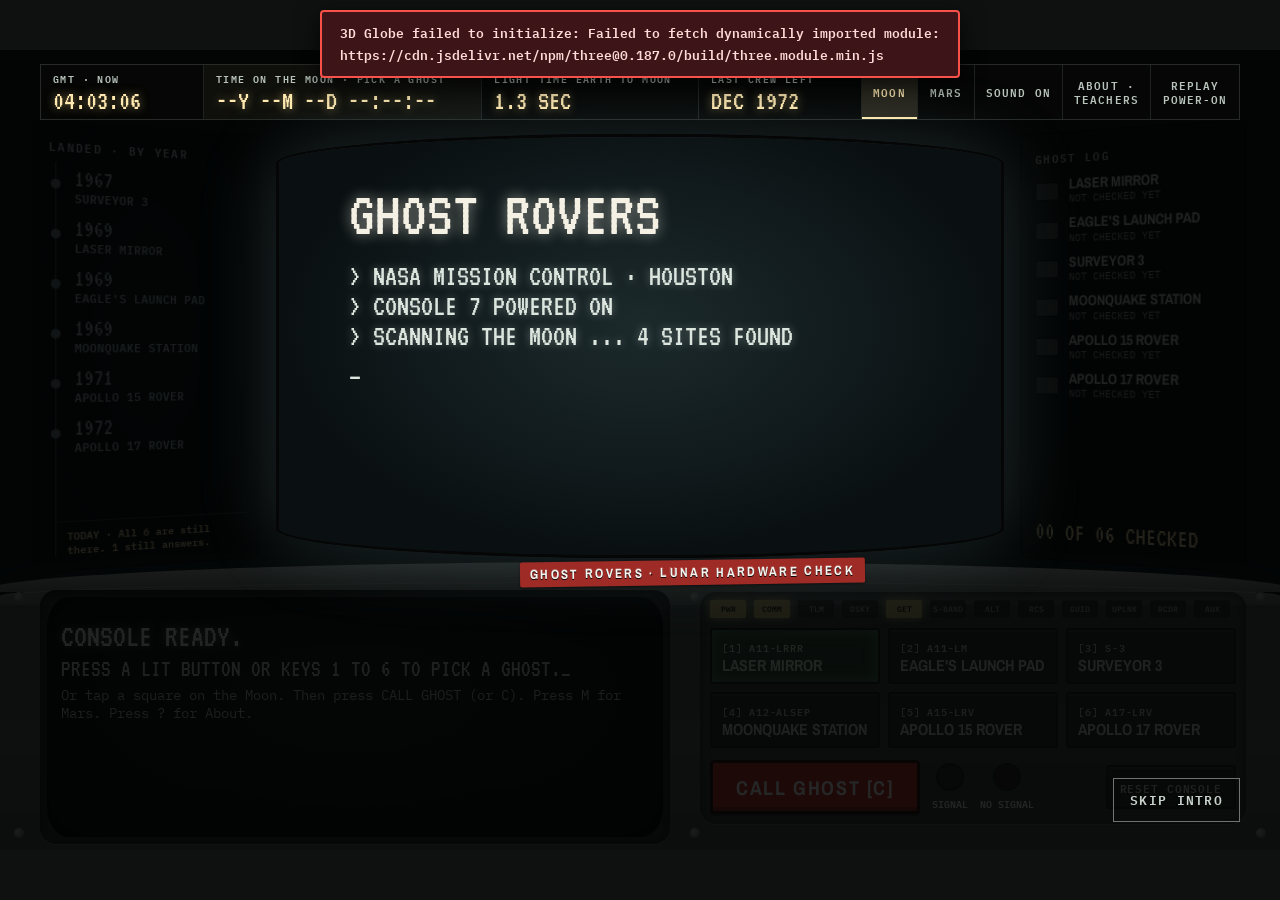
==== commit d05b73ee: "feat(i18n): German for all 12 ghosts German is the longest of the four languages, so it is the harde" ====
--- a/index.html
+++ b/index.html
@@ -413,7 +413,7 @@
         </div>
         <div class="about-modal-body">
           <div class="about-teachers-box">
-            <p class="about-teachers-p"><strong class="about-teachers-label">FOR TEACHERS:</strong> Free, no login, no data collected. Pair it with the study notebook’s quiz, flashcards, and podcast.</p>
+            <p class="about-teachers-p"><strong class="about-teachers-label" data-i18n="aboutTeachersLabel">FOR TEACHERS:</strong> <span data-i18n="aboutTeachersText">Free, no login, no data collected. Pair it with the study notebook’s quiz, flashcards, and podcast.</span></p>
             <a href="https://notebook.google.com/notebook/c43a9882-26f7-4223-a46c-3f5c332dd378" target="_blank" rel="noopener noreferrer" class="about-link-btn">
               <span>STUDY NOTEBOOK</span><span aria-hidden="true"> ↗</span><span class="sr-only"> (opens in a new tab)</span>
             </a>
@@ -436,6 +436,9 @@
               <select id="lang-select" class="about-lang-select">
                 <option value="en">ENGLISH</option>
                 <option value="ru">РУССКИЙ</option>
+                <option value="es">ESPAÑOL</option>
+                <option value="fr">FRANÇAIS</option>
+                <option value="de">DEUTSCH</option>
               </select>
             </div>
           </div>
--- a/styles/plot.css
+++ b/styles/plot.css
@@ -147,7 +147,8 @@
 }
 
 .plot-takeover-ymd {
-  font: 400 23px var(--font-vt);
+  /* 23px overflowed the 224px plate by 6px with "57 YRS · 03 MOS · 26 DAYS". */
+  font: 400 22px var(--font-vt);
   line-height: 1.05;
   color: #FFE9B0;
   text-shadow: 0 0 10px rgba(255, 220, 140, 0.45);
--- a/styles/tablet-portrait.css
+++ b/styles/tablet-portrait.css
@@ -34,6 +34,15 @@
     grid-column: 2 / 3;
     grid-row: 1 / 2;
     border-bottom: 1px solid #1E2220;
+  }
+
+  /* At 820px the counter overflows its cell by ~6px in both languages. */
+  .clock-cell--moon .clock-val {
+    font-size: 25px;
+  }
+
+  .clock-cell--moon .clock-label {
+    font-size: 9.5px;
   }
 
   .clock-cell:nth-child(3) {
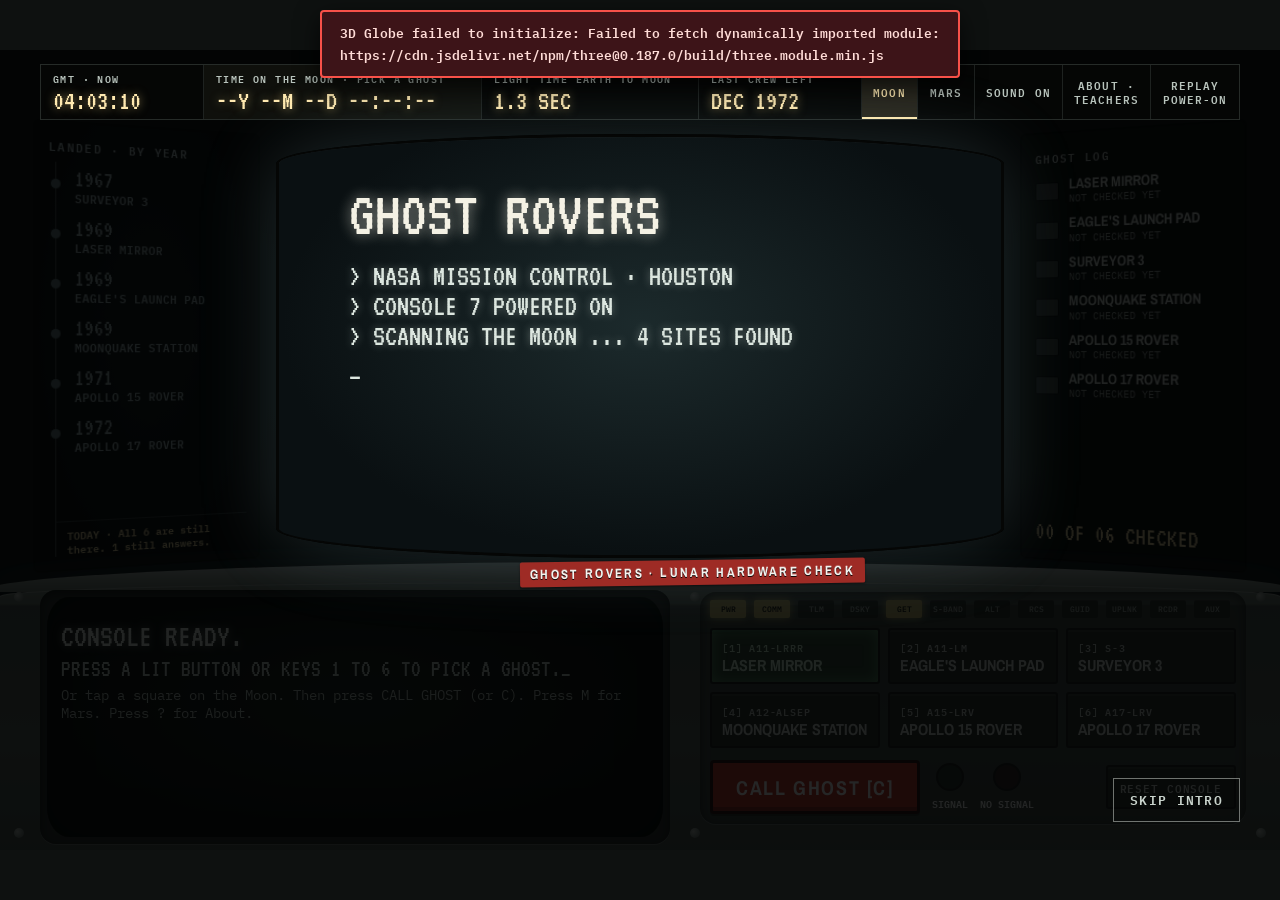
==== commit 1f3184cc: "feat(i18n): Portuguese (Brazil) for all 12 ghosts Regional tags resolve to the base language, so pt-" ====
--- a/index.html
+++ b/index.html
@@ -439,6 +439,7 @@
                 <option value="es">ESPAÑOL</option>
                 <option value="fr">FRANÇAIS</option>
                 <option value="de">DEUTSCH</option>
+                <option value="pt">PORTUGUÊS (BR)</option>
               </select>
             </div>
           </div>
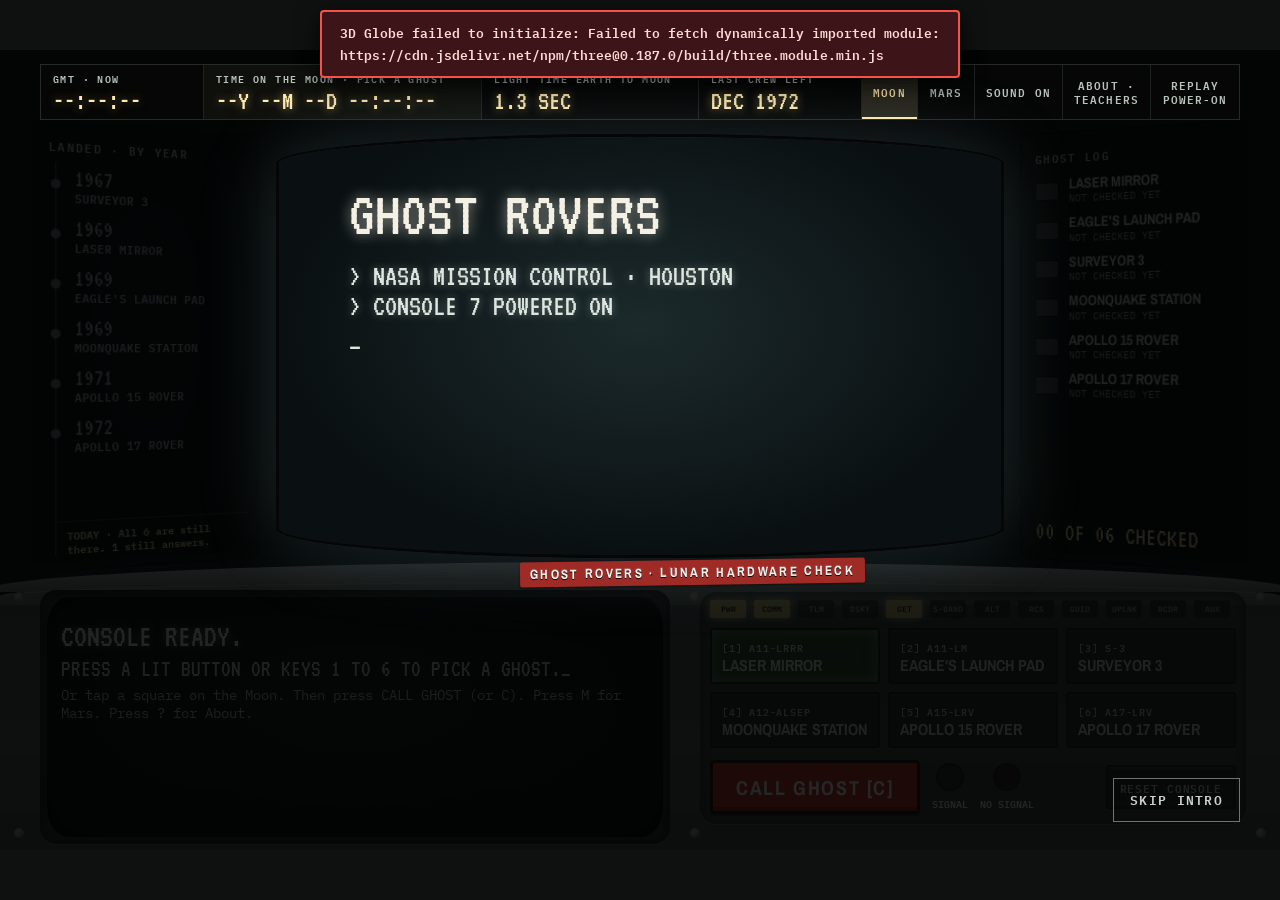
==== commit 664ff416: "feat(i18n): Italian for all 12 ghosts Same structure as the other four: content and UI, nothing in t" ====
--- a/index.html
+++ b/index.html
@@ -440,6 +440,7 @@
                 <option value="fr">FRANÇAIS</option>
                 <option value="de">DEUTSCH</option>
                 <option value="pt">PORTUGUÊS (BR)</option>
+                <option value="it">ITALIANO</option>
               </select>
             </div>
           </div>
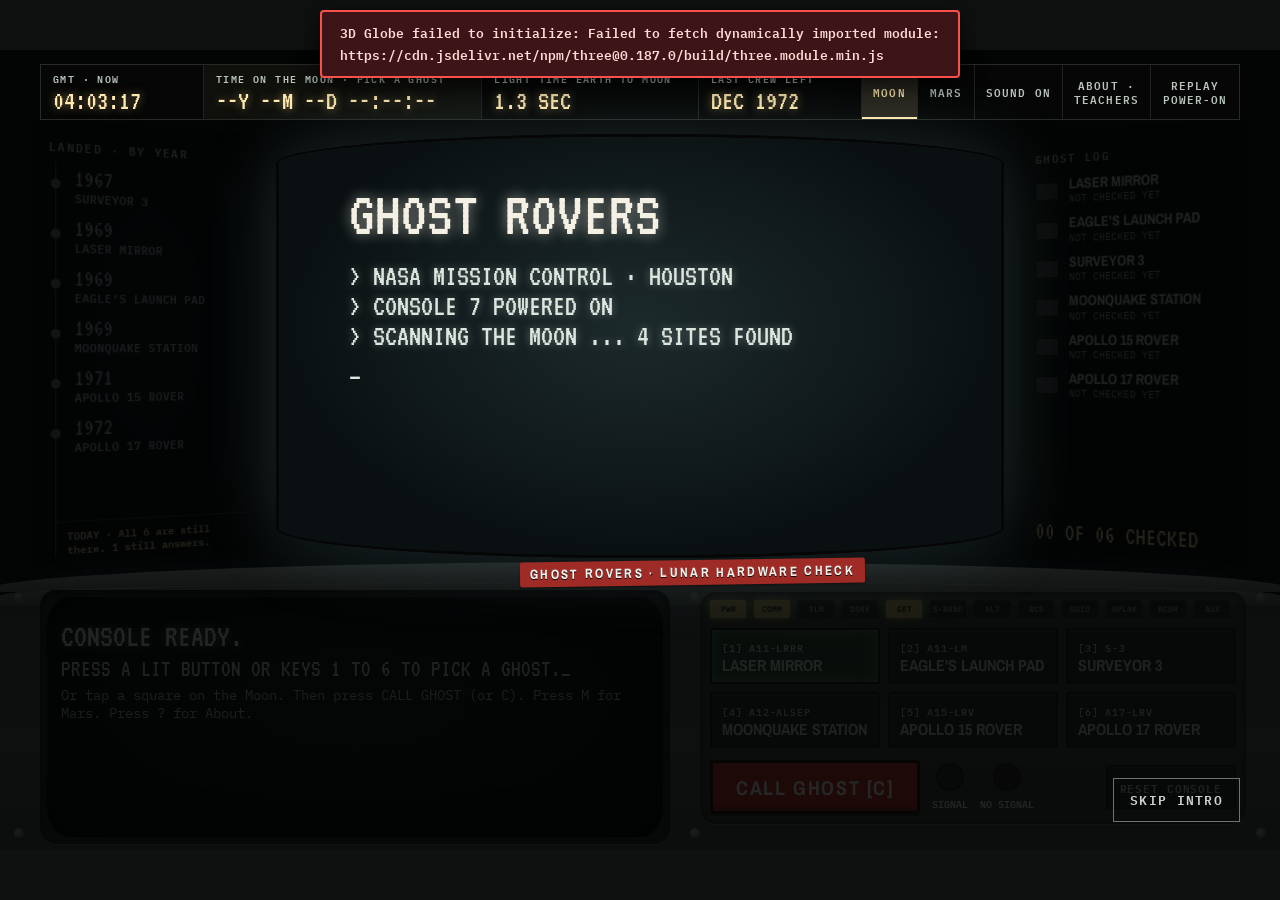
==== commit 75d00aa3: "feat(i18n): route the last English hints and dialog labels through t() Five strings stayed English i" ====
--- a/index.html
+++ b/index.html
@@ -45,8 +45,8 @@
 
   <!-- Shown only on phones held sideways: the console is a portrait layout. -->
   <div id="rotate-hint" class="rotate-hint">
-    <p class="rotate-hint-title">TURN YOUR PHONE UPRIGHT</p>
-    <p class="rotate-hint-text">Mission Control is built tall. Rotate the phone to keep playing.</p>
+    <p class="rotate-hint-title" data-i18n="rotateTitle">TURN YOUR PHONE UPRIGHT</p>
+    <p class="rotate-hint-text" data-i18n="rotateText">Mission Control is built tall. Rotate the phone to keep playing.</p>
   </div>
 
   <main id="room" class="room">
@@ -395,7 +395,7 @@
       <div class="photo-modal-frame">
         <div class="photo-modal-topbar">
           <span id="photo-modal-caption" class="photo-modal-caption"></span>
-          <button id="photo-modal-close" type="button" class="photo-modal-close" aria-label="Close photo viewer">CLOSE</button>
+          <button id="photo-modal-close" type="button" class="photo-modal-close" aria-label="Close photo viewer" data-i18n="close" data-i18n-aria="closePhotoAria">CLOSE</button>
         </div>
         <div class="photo-modal-stage">
           <img id="photo-modal-img" class="photo-modal-img" src="" alt="">
@@ -409,7 +409,7 @@
       <div class="about-modal-card">
         <div class="about-modal-topbar">
           <h2 id="about-modal-title" class="about-modal-title" data-i18n="aboutTitle">ABOUT GHOST ROVERS</h2>
-          <button id="about-modal-close" type="button" class="about-modal-close" aria-label="Close About dialog">CLOSE</button>
+          <button id="about-modal-close" type="button" class="about-modal-close" aria-label="Close About dialog" data-i18n="close" data-i18n-aria="closeAboutAria">CLOSE</button>
         </div>
         <div class="about-modal-body">
           <div class="about-teachers-box">
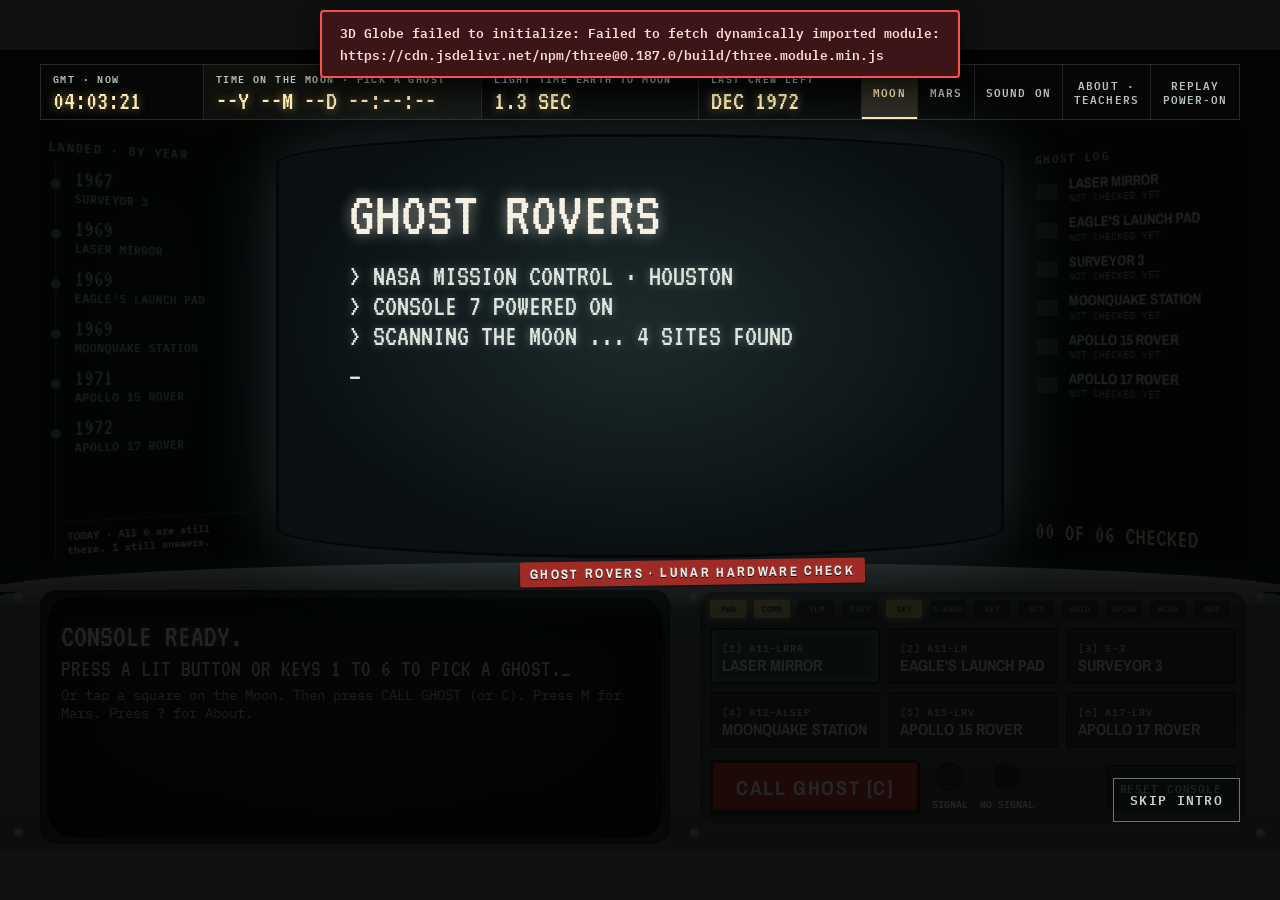
==== commit 89402f1c: "Merge PR #1 from ManSio: phone layout, laser aim, dialogs and the 4K globe" ====
--- a/index.html
+++ b/index.html
@@ -45,8 +45,8 @@
 
   <!-- Shown only on phones held sideways: the console is a portrait layout. -->
   <div id="rotate-hint" class="rotate-hint">
-    <p class="rotate-hint-title" data-i18n="rotateTitle">TURN YOUR PHONE UPRIGHT</p>
-    <p class="rotate-hint-text" data-i18n="rotateText">Mission Control is built tall. Rotate the phone to keep playing.</p>
+    <p class="rotate-hint-title">TURN YOUR PHONE UPRIGHT</p>
+    <p class="rotate-hint-text">Mission Control is built tall. Rotate the phone to keep playing.</p>
   </div>
 
   <main id="room" class="room">
@@ -187,11 +187,11 @@
             </div>
             <canvas id="badge-canvas" class="badge-canvas" width="440" height="200" role="img" aria-label="Junior Flight Controller Ghost Rovers badge"></canvas>
             <div class="mission-complete-actions">
-              <button id="save-badge-btn" type="button" class="save-badge-btn" data-i18n="saveBadge">SAVE BADGE</button>
+              <button id="save-badge-btn" type="button" class="save-badge-btn">SAVE BADGE</button>
             </div>
             <div class="mission-complete-study">
               <div class="mission-complete-study-row">
-                <span class="mission-complete-study-label" data-i18n="keepExploring">KEEP EXPLORING:</span>
+                <span class="mission-complete-study-label">KEEP EXPLORING:</span>
                 <a id="study-quiz-link" href="https://notebook.google.com/notebook/c43a9882-26f7-4223-a46c-3f5c332dd378/artifact/16590fae-9e4f-4a0a-ba03-4c358ff32eb4" target="_blank" rel="noopener noreferrer" class="study-tool-btn">
                   <span>QUIZ</span><span aria-hidden="true"> ↗</span><span class="sr-only"> (opens in a new tab)</span>
                 </a>
@@ -202,7 +202,7 @@
                   <span>MIND MAP</span><span aria-hidden="true"> ↗</span><span class="sr-only"> (opens in a new tab)</span>
                 </a>
               </div>
-              <p class="mission-complete-study-note" data-i18n="missionNote">Made with AI study tools from NASA sources.</p>
+              <p class="mission-complete-study-note">Made with AI study tools from NASA sources.</p>
             </div>
             <div id="still-answering" class="still-answering" hidden></div>
           </div>
@@ -228,7 +228,7 @@
       <div class="compact-summary-cell compact-summary-cell--landed">
         <span id="compact-landed-text">LANDED 1967 · 1969 · 1971 · 1972</span>
       </div>
-      <button id="compact-open-file-btn" type="button" class="compact-open-file-btn" data-i18n="openFile" hidden>OPEN FILE</button>
+      <button id="compact-open-file-btn" type="button" class="compact-open-file-btn" hidden>OPEN FILE</button>
     </div>
 
     <!-- Curved Metallic Console Lip & Desk -->
@@ -249,10 +249,10 @@
       <div class="console-monitor-bezel">
         <article aria-label="Console monitor" class="console-monitor">
           <div id="monitor-idle" class="monitor-idle">
-            <p class="monitor-ready-title" data-i18n="monitorReady">CONSOLE READY.</p>
-            <p class="monitor-ready-sub"><span data-i18n="monitorHint">PRESS A LIT BUTTON OR KEYS 1 TO 6 TO PICK A GHOST.</span><span class="blink">_</span></p>
+            <p class="monitor-ready-title">CONSOLE READY.</p>
+            <p class="monitor-ready-sub">PRESS A LIT BUTTON OR KEYS 1 TO 6 TO PICK A GHOST.<span class="blink">_</span></p>
             <p id="monitor-ready-hint" class="monitor-ready-hint">Or tap a square on the Moon. Then press CALL GHOST (or C). Press M for Mars. Press ? for About.</p>
-            <p id="monitor-warn" aria-live="polite" class="monitor-warn" data-i18n="pickFirst" hidden>&gt; PICK A GHOST FIRST, THEN CALL.</p>
+            <p id="monitor-warn" aria-live="polite" class="monitor-warn" hidden>&gt; PICK A GHOST FIRST, THEN CALL.</p>
           </div>
 
           <div id="monitor-file" class="monitor-file" hidden>
@@ -262,13 +262,13 @@
               <p id="file-body" class="file-body"></p>
               <div id="file-answer-box" class="file-answer-box" hidden>
                 <div class="file-answer-content">
-                  <span class="file-answer-label" data-i18n="answerLabel">ANSWER: </span>
+                  <span class="file-answer-label">ANSWER: </span>
                   <span id="file-answer-text" class="file-answer-text"></span>
                 </div>
                 <button id="file-answer-clear" type="button" class="file-answer-clear" aria-label="Clear answer">×</button>
               </div>
               <div class="file-actions">
-                <span class="ask-label" data-i18n="askLabel">ASK:</span>
+                <span class="ask-label">ASK:</span>
                 <button id="q-btn-0" type="button" class="q-btn" aria-expanded="false"></button>
                 <button id="q-btn-1" type="button" class="q-btn" aria-expanded="false"></button>
                 <button id="q-btn-2" type="button" class="q-btn" aria-expanded="false"></button>
@@ -327,7 +327,7 @@
     <!-- Phone Bottom Sheet for Ghost File -->
     <section id="phone-sheet" aria-label="Ghost file details" class="phone-sheet" hidden>
       <div aria-hidden="true" class="phone-sheet-handle"></div>
-      <button id="phone-sheet-close" type="button" class="phone-sheet-close" aria-label="Close ghost file" data-i18n="close">CLOSE</button>
+      <button id="phone-sheet-close" type="button" class="phone-sheet-close" aria-label="Close ghost file">CLOSE</button>
 
       <div class="phone-sheet-top">
         <button id="phone-sheet-photo-btn" type="button" class="phone-sheet-photo-btn" aria-label="View larger photo" hidden>
@@ -347,13 +347,13 @@
           <p id="phone-file-body" class="file-body"></p>
           <div id="phone-file-answer-box" class="file-answer-box" hidden>
             <div class="file-answer-content">
-              <span class="file-answer-label" data-i18n="answerLabel">ANSWER: </span>
+              <span class="file-answer-label">ANSWER: </span>
               <span id="phone-file-answer-text" class="file-answer-text"></span>
             </div>
             <button id="phone-file-answer-clear" type="button" class="file-answer-clear" aria-label="Clear answer">×</button>
           </div>
           <div class="file-actions">
-            <span class="ask-label" data-i18n="askLabel">ASK:</span>
+            <span class="ask-label">ASK:</span>
             <button id="phone-q-btn-0" type="button" class="q-btn" aria-expanded="false"></button>
             <button id="phone-q-btn-1" type="button" class="q-btn" aria-expanded="false"></button>
             <button id="phone-q-btn-2" type="button" class="q-btn" aria-expanded="false"></button>
@@ -395,7 +395,7 @@
       <div class="photo-modal-frame">
         <div class="photo-modal-topbar">
           <span id="photo-modal-caption" class="photo-modal-caption"></span>
-          <button id="photo-modal-close" type="button" class="photo-modal-close" aria-label="Close photo viewer" data-i18n="close" data-i18n-aria="closePhotoAria">CLOSE</button>
+          <button id="photo-modal-close" type="button" class="photo-modal-close" aria-label="Close photo viewer">CLOSE</button>
         </div>
         <div class="photo-modal-stage">
           <img id="photo-modal-img" class="photo-modal-img" src="" alt="">
@@ -408,19 +408,19 @@
       <div id="about-modal-backdrop" class="about-modal-backdrop"></div>
       <div class="about-modal-card">
         <div class="about-modal-topbar">
-          <h2 id="about-modal-title" class="about-modal-title" data-i18n="aboutTitle">ABOUT GHOST ROVERS</h2>
-          <button id="about-modal-close" type="button" class="about-modal-close" aria-label="Close About dialog" data-i18n="close" data-i18n-aria="closeAboutAria">CLOSE</button>
+          <h2 id="about-modal-title" class="about-modal-title">ABOUT GHOST ROVERS</h2>
+          <button id="about-modal-close" type="button" class="about-modal-close" aria-label="Close About dialog">CLOSE</button>
         </div>
         <div class="about-modal-body">
           <div class="about-teachers-box">
-            <p class="about-teachers-p"><strong class="about-teachers-label" data-i18n="aboutTeachersLabel">FOR TEACHERS:</strong> <span data-i18n="aboutTeachersText">Free, no login, no data collected. Pair it with the study notebook’s quiz, flashcards, and podcast.</span></p>
+            <p class="about-teachers-p"><strong class="about-teachers-label">FOR TEACHERS:</strong> Free, no login, no data collected. Pair it with the study notebook’s quiz, flashcards, and podcast.</p>
             <a href="https://notebook.google.com/notebook/c43a9882-26f7-4223-a46c-3f5c332dd378" target="_blank" rel="noopener noreferrer" class="about-link-btn">
               <span>STUDY NOTEBOOK</span><span aria-hidden="true"> ↗</span><span class="sr-only"> (opens in a new tab)</span>
             </a>
           </div>
-          <p class="about-modal-p" data-i18n="aboutFacts">Every fact is checked against NASA’s records (NSSDCA). Photos and the Moon and Mars maps are NASA’s.</p>
-          <p class="about-modal-p" data-i18n="aboutAuthor">Made by La Shara Cordero, team Clew Labs, for the NASA Space Apps Challenge 2026.</p>
-          <p class="about-modal-tagline" data-i18n="aboutTagline">AI assisted. Human approved.</p>
+          <p class="about-modal-p">Every fact is checked against NASA’s records (NSSDCA). Photos and the Moon and Mars maps are NASA’s.</p>
+          <p class="about-modal-p">Made by La Shara Cordero, team Clew Labs, for the NASA Space Apps Challenge 2026.</p>
+          <p class="about-modal-tagline">AI assisted. Human approved.</p>
           <div class="about-modal-links">
             <a href="https://github.com/earlgreyhot1701D/ghost-rovers/blob/main/docs/FACT_CHECK.md" target="_blank" rel="noopener noreferrer" class="about-link-btn">
               <span>FACT CHECK</span><span aria-hidden="true"> ↗</span><span class="sr-only"> (opens in a new tab)</span>
@@ -431,18 +431,6 @@
             <a href="https://github.com/earlgreyhot1701D/ghost-rovers" target="_blank" rel="noopener noreferrer" class="about-link-btn">
               <span>CODE</span><span aria-hidden="true"> ↗</span><span class="sr-only"> (opens in a new tab)</span>
             </a>
-            <div class="about-lang">
-              <label class="about-lang-label" for="lang-select">LANGUAGE / ЯЗЫК</label>
-              <select id="lang-select" class="about-lang-select">
-                <option value="en">ENGLISH</option>
-                <option value="ru">РУССКИЙ</option>
-                <option value="es">ESPAÑOL</option>
-                <option value="fr">FRANÇAIS</option>
-                <option value="de">DEUTSCH</option>
-                <option value="pt">PORTUGUÊS (BR)</option>
-                <option value="it">ITALIANO</option>
-              </select>
-            </div>
           </div>
         </div>
       </div>
